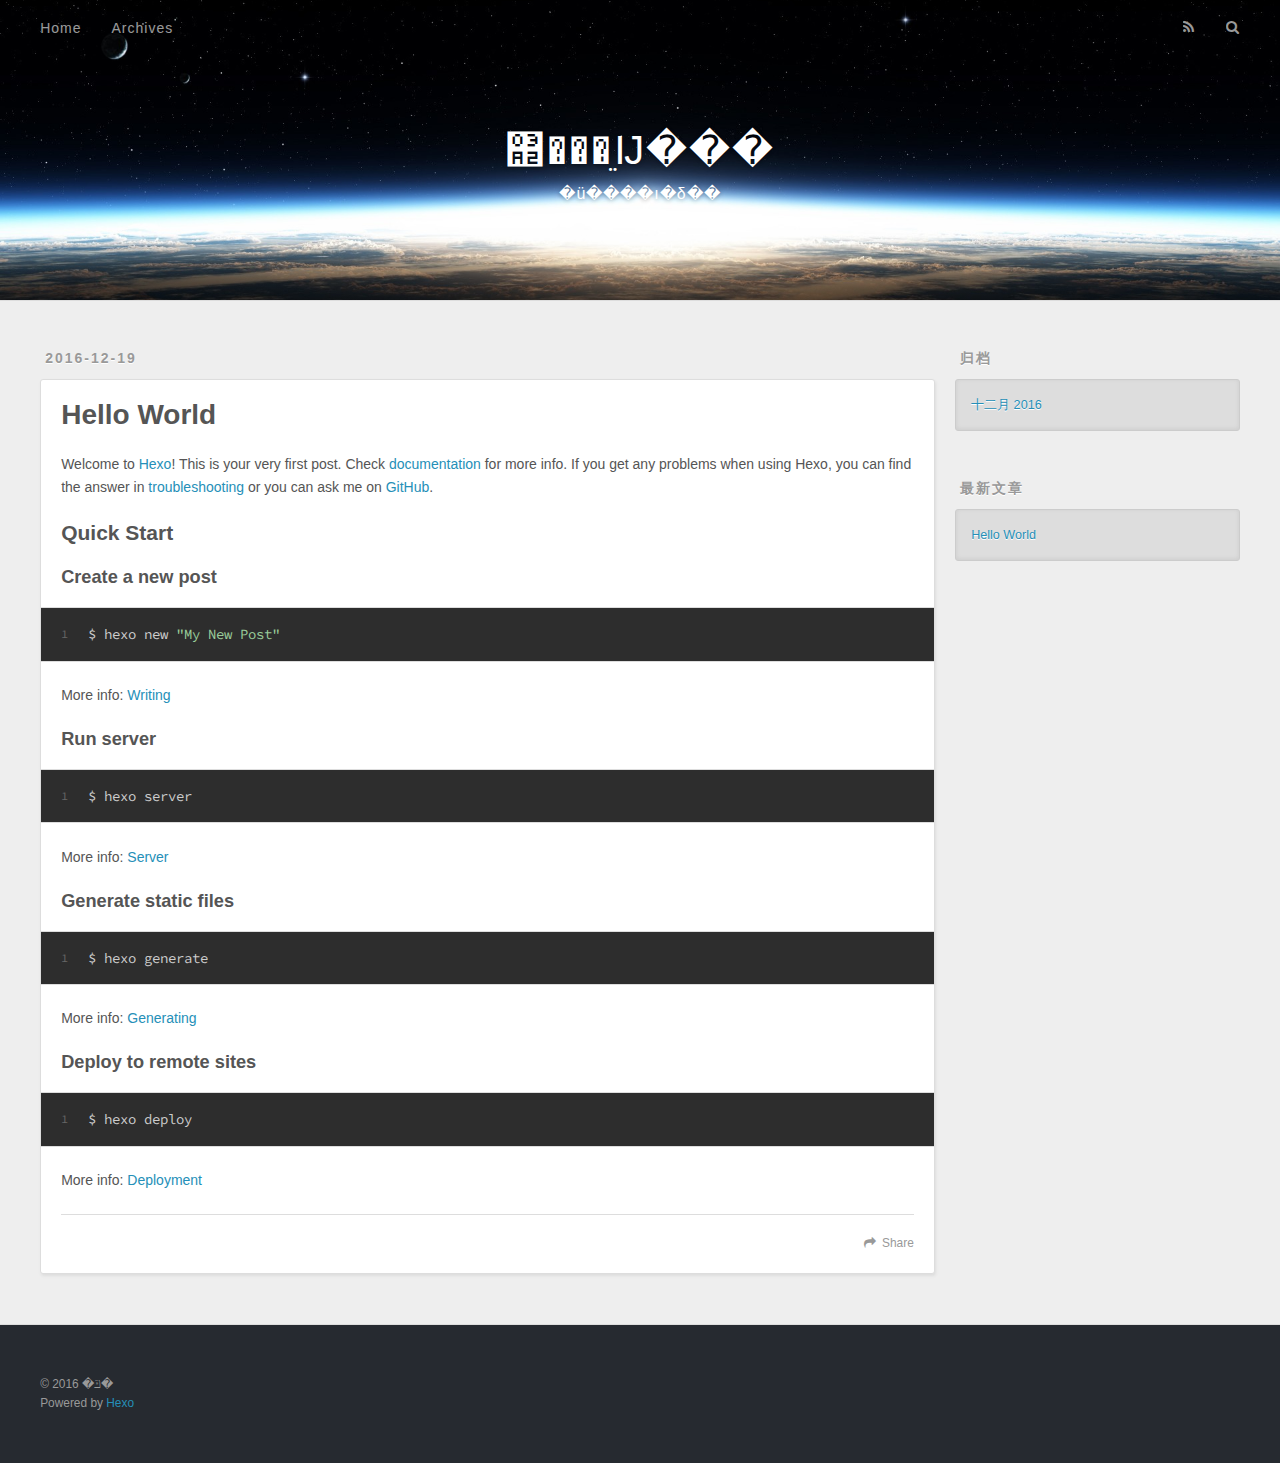
==== index.html @ 4f128527 "Site updated: 2016-12-19 12:38:22" ====
<!DOCTYPE html>
<html>
<head>
  <meta charset="utf-8">
  
  <title>΢���ֵĲ���</title>
  <meta name="viewport" content="width=device-width, initial-scale=1, maximum-scale=1">
  <meta name="description" content="��������">
<meta property="og:type" content="website">
<meta property="og:title" content="΢���ֵĲ���">
<meta property="og:url" content="http://yoursite.com/index.html">
<meta property="og:site_name" content="΢���ֵĲ���">
<meta property="og:description" content="��������">
<meta name="twitter:card" content="summary">
<meta name="twitter:title" content="΢���ֵĲ���">
<meta name="twitter:description" content="��������">
  
    <link rel="alternate" href="/atom.xml" title="΢���ֵĲ���" type="application/atom+xml">
  
  
    <link rel="icon" href="/favicon.png">
  
  
    <link href="//fonts.googleapis.com/css?family=Source+Code+Pro" rel="stylesheet" type="text/css">
  
  <link rel="stylesheet" href="/css/style.css">
  

</head>

<body>
  <div id="container">
    <div id="wrap">
      <header id="header">
  <div id="banner"></div>
  <div id="header-outer" class="outer">
    <div id="header-title" class="inner">
      <h1 id="logo-wrap">
        <a href="/" id="logo">΢���ֵĲ���</a>
      </h1>
      
        <h2 id="subtitle-wrap">
          <a href="/" id="subtitle">�ü����ı�δ��</a>
        </h2>
      
    </div>
    <div id="header-inner" class="inner">
      <nav id="main-nav">
        <a id="main-nav-toggle" class="nav-icon"></a>
        
          <a class="main-nav-link" href="/">Home</a>
        
          <a class="main-nav-link" href="/archives">Archives</a>
        
      </nav>
      <nav id="sub-nav">
        
          <a id="nav-rss-link" class="nav-icon" href="/atom.xml" title="RSS Feed"></a>
        
        <a id="nav-search-btn" class="nav-icon" title="搜索"></a>
      </nav>
      <div id="search-form-wrap">
        <form action="//google.com/search" method="get" accept-charset="UTF-8" class="search-form"><input type="search" name="q" results="0" class="search-form-input" placeholder="Search"><button type="submit" class="search-form-submit">&#xF002;</button><input type="hidden" name="sitesearch" value="http://yoursite.com"></form>
      </div>
    </div>
  </div>
</header>
      <div class="outer">
        <section id="main">
  
    <article id="post-hello-world" class="article article-type-post" itemscope itemprop="blogPost">
  <div class="article-meta">
    <a href="/2016/12/19/hello-world/" class="article-date">
  <time datetime="2016-12-19T03:54:16.437Z" itemprop="datePublished">2016-12-19</time>
</a>
    
  </div>
  <div class="article-inner">
    
    
      <header class="article-header">
        
  
    <h1 itemprop="name">
      <a class="article-title" href="/2016/12/19/hello-world/">Hello World</a>
    </h1>
  

      </header>
    
    <div class="article-entry" itemprop="articleBody">
      
        <p>Welcome to <a href="https://hexo.io/" target="_blank" rel="external">Hexo</a>! This is your very first post. Check <a href="https://hexo.io/docs/" target="_blank" rel="external">documentation</a> for more info. If you get any problems when using Hexo, you can find the answer in <a href="https://hexo.io/docs/troubleshooting.html" target="_blank" rel="external">troubleshooting</a> or you can ask me on <a href="https://github.com/hexojs/hexo/issues" target="_blank" rel="external">GitHub</a>.</p>
<h2 id="Quick-Start"><a href="#Quick-Start" class="headerlink" title="Quick Start"></a>Quick Start</h2><h3 id="Create-a-new-post"><a href="#Create-a-new-post" class="headerlink" title="Create a new post"></a>Create a new post</h3><figure class="highlight bash"><table><tr><td class="gutter"><pre><div class="line">1</div></pre></td><td class="code"><pre><div class="line">$ hexo new <span class="string">"My New Post"</span></div></pre></td></tr></table></figure>
<p>More info: <a href="https://hexo.io/docs/writing.html" target="_blank" rel="external">Writing</a></p>
<h3 id="Run-server"><a href="#Run-server" class="headerlink" title="Run server"></a>Run server</h3><figure class="highlight bash"><table><tr><td class="gutter"><pre><div class="line">1</div></pre></td><td class="code"><pre><div class="line">$ hexo server</div></pre></td></tr></table></figure>
<p>More info: <a href="https://hexo.io/docs/server.html" target="_blank" rel="external">Server</a></p>
<h3 id="Generate-static-files"><a href="#Generate-static-files" class="headerlink" title="Generate static files"></a>Generate static files</h3><figure class="highlight bash"><table><tr><td class="gutter"><pre><div class="line">1</div></pre></td><td class="code"><pre><div class="line">$ hexo generate</div></pre></td></tr></table></figure>
<p>More info: <a href="https://hexo.io/docs/generating.html" target="_blank" rel="external">Generating</a></p>
<h3 id="Deploy-to-remote-sites"><a href="#Deploy-to-remote-sites" class="headerlink" title="Deploy to remote sites"></a>Deploy to remote sites</h3><figure class="highlight bash"><table><tr><td class="gutter"><pre><div class="line">1</div></pre></td><td class="code"><pre><div class="line">$ hexo deploy</div></pre></td></tr></table></figure>
<p>More info: <a href="https://hexo.io/docs/deployment.html" target="_blank" rel="external">Deployment</a></p>

      
    </div>
    <footer class="article-footer">
      <a data-url="http://yoursite.com/2016/12/19/hello-world/" data-id="ciwvlc1v90000j8nqn97dzy9g" class="article-share-link">Share</a>
      
      
    </footer>
  </div>
  
</article>


  

</section>
        
          <aside id="sidebar">
  
    

  
    

  
    
  
    
  <div class="widget-wrap">
    <h3 class="widget-title">归档</h3>
    <div class="widget">
      <ul class="archive-list"><li class="archive-list-item"><a class="archive-list-link" href="/archives/2016/12/">十二月 2016</a></li></ul>
    </div>
  </div>


  
    
  <div class="widget-wrap">
    <h3 class="widget-title">最新文章</h3>
    <div class="widget">
      <ul>
        
          <li>
            <a href="/2016/12/19/hello-world/">Hello World</a>
          </li>
        
      </ul>
    </div>
  </div>

  
</aside>
        
      </div>
      <footer id="footer">
  
  <div class="outer">
    <div id="footer-info" class="inner">
      &copy; 2016 �ݿ�<br>
      Powered by <a href="http://hexo.io/" target="_blank">Hexo</a>
    </div>
  </div>
</footer>
    </div>
    <nav id="mobile-nav">
  
    <a href="/" class="mobile-nav-link">Home</a>
  
    <a href="/archives" class="mobile-nav-link">Archives</a>
  
</nav>
    

<script src="//ajax.googleapis.com/ajax/libs/jquery/2.0.3/jquery.min.js"></script>


  <link rel="stylesheet" href="/fancybox/jquery.fancybox.css">
  <script src="/fancybox/jquery.fancybox.pack.js"></script>


<script src="/js/script.js"></script>

  </div>
</body>
</html>
---- css/style.css ----
body {
  width: 100%;
}
body:before,
body:after {
  content: "";
  display: table;
}
body:after {
  clear: both;
}
html,
body,
div,
span,
applet,
object,
iframe,
h1,
h2,
h3,
h4,
h5,
h6,
p,
blockquote,
pre,
a,
abbr,
acronym,
address,
big,
cite,
code,
del,
dfn,
em,
img,
ins,
kbd,
q,
s,
samp,
small,
strike,
strong,
sub,
sup,
tt,
var,
dl,
dt,
dd,
ol,
ul,
li,
fieldset,
form,
label,
legend,
table,
caption,
tbody,
tfoot,
thead,
tr,
th,
td {
  margin: 0;
  padding: 0;
  border: 0;
  outline: 0;
  font-weight: inherit;
  font-style: inherit;
  font-family: inherit;
  font-size: 100%;
  vertical-align: baseline;
}
body {
  line-height: 1;
  color: #000;
  background: #fff;
}
ol,
ul {
  list-style: none;
}
table {
  border-collapse: separate;
  border-spacing: 0;
  vertical-align: middle;
}
caption,
th,
td {
  text-align: left;
  font-weight: normal;
  vertical-align: middle;
}
a img {
  border: none;
}
input,
button {
  margin: 0;
  padding: 0;
}
input::-moz-focus-inner,
button::-moz-focus-inner {
  border: 0;
  padding: 0;
}
@font-face {
  font-family: FontAwesome;
  font-style: normal;
  font-weight: normal;
  src: url("fonts/fontawesome-webfont.eot?v=#4.0.3");
  src: url("fonts/fontawesome-webfont.eot?#iefix&v=#4.0.3") format("embedded-opentype"), url("fonts/fontawesome-webfont.woff?v=#4.0.3") format("woff"), url("fonts/fontawesome-webfont.ttf?v=#4.0.3") format("truetype"), url("fonts/fontawesome-webfont.svg#fontawesomeregular?v=#4.0.3") format("svg");
}
html,
body,
#container {
  height: 100%;
}
body {
  background: #eee;
  font: 14px "Helvetica Neue", Helvetica, Arial, sans-serif;
  -webkit-text-size-adjust: 100%;
}
.outer {
  max-width: 1220px;
  margin: 0 auto;
  padding: 0 20px;
}
.outer:before,
.outer:after {
  content: "";
  display: table;
}
.outer:after {
  clear: both;
}
.inner {
  display: inline;
  float: left;
  width: 98.33333333333333%;
  margin: 0 0.833333333333333%;
}
.left,
.alignleft {
  float: left;
}
.right,
.alignright {
  float: right;
}
.clear {
  clear: both;
}
#container {
  position: relative;
}
.mobile-nav-on {
  overflow: hidden;
}
#wrap {
  height: 100%;
  width: 100%;
  position: absolute;
  top: 0;
  left: 0;
  -webkit-transition: 0.2s ease-out;
  -moz-transition: 0.2s ease-out;
  -ms-transition: 0.2s ease-out;
  transition: 0.2s ease-out;
  z-index: 1;
  background: #eee;
}
.mobile-nav-on #wrap {
  left: 280px;
}
@media screen and (min-width: 768px) {
  #main {
    display: inline;
    float: left;
    width: 73.33333333333333%;
    margin: 0 0.833333333333333%;
  }
}
.article-date,
.article-category-link,
.archive-year,
.widget-title {
  text-decoration: none;
  text-transform: uppercase;
  letter-spacing: 2px;
  color: #999;
  margin-bottom: 1em;
  margin-left: 5px;
  line-height: 1em;
  text-shadow: 0 1px #fff;
  font-weight: bold;
}
.article-inner,
.archive-article-inner {
  background: #fff;
  -webkit-box-shadow: 1px 2px 3px #ddd;
  box-shadow: 1px 2px 3px #ddd;
  border: 1px solid #ddd;
  border-radius: 3px;
}
.article-entry h1,
.widget h1 {
  font-size: 2em;
}
.article-entry h2,
.widget h2 {
  font-size: 1.5em;
}
.article-entry h3,
.widget h3 {
  font-size: 1.3em;
}
.article-entry h4,
.widget h4 {
  font-size: 1.2em;
}
.article-entry h5,
.widget h5 {
  font-size: 1em;
}
.article-entry h6,
.widget h6 {
  font-size: 1em;
  color: #999;
}
.article-entry hr,
.widget hr {
  border: 1px dashed #ddd;
}
.article-entry strong,
.widget strong {
  font-weight: bold;
}
.article-entry em,
.widget em,
.article-entry cite,
.widget cite {
  font-style: italic;
}
.article-entry sup,
.widget sup,
.article-entry sub,
.widget sub {
  font-size: 0.75em;
  line-height: 0;
  position: relative;
  vertical-align: baseline;
}
.article-entry sup,
.widget sup {
  top: -0.5em;
}
.article-entry sub,
.widget sub {
  bottom: -0.2em;
}
.article-entry small,
.widget small {
  font-size: 0.85em;
}
.article-entry acronym,
.widget acronym,
.article-entry abbr,
.widget abbr {
  border-bottom: 1px dotted;
}
.article-entry ul,
.widget ul,
.article-entry ol,
.widget ol,
.article-entry dl,
.widget dl {
  margin: 0 20px;
  line-height: 1.6em;
}
.article-entry ul ul,
.widget ul ul,
.article-entry ol ul,
.widget ol ul,
.article-entry ul ol,
.widget ul ol,
.article-entry ol ol,
.widget ol ol {
  margin-top: 0;
  margin-bottom: 0;
}
.article-entry ul,
.widget ul {
  list-style: disc;
}
.article-entry ol,
.widget ol {
  list-style: decimal;
}
.article-entry dt,
.widget dt {
  font-weight: bold;
}
#header {
  height: 300px;
  position: relative;
  border-bottom: 1px solid #ddd;
}
#header:before,
#header:after {
  content: "";
  position: absolute;
  left: 0;
  right: 0;
  height: 40px;
}
#header:before {
  top: 0;
  background: -webkit-linear-gradient(rgba(0,0,0,0.2), transparent);
  background: -moz-linear-gradient(rgba(0,0,0,0.2), transparent);
  background: -ms-linear-gradient(rgba(0,0,0,0.2), transparent);
  background: linear-gradient(rgba(0,0,0,0.2), transparent);
}
#header:after {
  bottom: 0;
  background: -webkit-linear-gradient(transparent, rgba(0,0,0,0.2));
  background: -moz-linear-gradient(transparent, rgba(0,0,0,0.2));
  background: -ms-linear-gradient(transparent, rgba(0,0,0,0.2));
  background: linear-gradient(transparent, rgba(0,0,0,0.2));
}
#header-outer {
  height: 100%;
  position: relative;
}
#header-inner {
  position: relative;
  overflow: hidden;
}
#banner {
  position: absolute;
  top: 0;
  left: 0;
  width: 100%;
  height: 100%;
  background: url("images/banner.jpg") center #000;
  -webkit-background-size: cover;
  -moz-background-size: cover;
  background-size: cover;
  z-index: -1;
}
#header-title {
  text-align: center;
  height: 40px;
  position: absolute;
  top: 50%;
  left: 0;
  margin-top: -20px;
}
#logo,
#subtitle {
  text-decoration: none;
  color: #fff;
  font-weight: 300;
  text-shadow: 0 1px 4px rgba(0,0,0,0.3);
}
#logo {
  font-size: 40px;
  line-height: 40px;
  letter-spacing: 2px;
}
#subtitle {
  font-size: 16px;
  line-height: 16px;
  letter-spacing: 1px;
}
#subtitle-wrap {
  margin-top: 16px;
}
#main-nav {
  float: left;
  margin-left: -15px;
}
.nav-icon,
.main-nav-link {
  float: left;
  color: #fff;
  opacity: 0.6;
  text-decoration: none;
  text-shadow: 0 1px rgba(0,0,0,0.2);
  -webkit-transition: opacity 0.2s;
  -moz-transition: opacity 0.2s;
  -ms-transition: opacity 0.2s;
  transition: opacity 0.2s;
  display: block;
  padding: 20px 15px;
}
.nav-icon:hover,
.main-nav-link:hover {
  opacity: 1;
}
.nav-icon {
  font-family: FontAwesome;
  text-align: center;
  font-size: 14px;
  width: 14px;
  height: 14px;
  padding: 20px 15px;
  position: relative;
  cursor: pointer;
}
.main-nav-link {
  font-weight: 300;
  letter-spacing: 1px;
}
@media screen and (max-width: 479px) {
  .main-nav-link {
    display: none;
  }
}
#main-nav-toggle {
  display: none;
}
#main-nav-toggle:before {
  content: "\f0c9";
}
@media screen and (max-width: 479px) {
  #main-nav-toggle {
    display: block;
  }
}
#sub-nav {
  float: right;
  margin-right: -15px;
}
#nav-rss-link:before {
  content: "\f09e";
}
#nav-search-btn:before {
  content: "\f002";
}
#search-form-wrap {
  position: absolute;
  top: 15px;
  width: 150px;
  height: 30px;
  right: -150px;
  opacity: 0;
  -webkit-transition: 0.2s ease-out;
  -moz-transition: 0.2s ease-out;
  -ms-transition: 0.2s ease-out;
  transition: 0.2s ease-out;
}
#search-form-wrap.on {
  opacity: 1;
  right: 0;
}
@media screen and (max-width: 479px) {
  #search-form-wrap {
    width: 100%;
    right: -100%;
  }
}
.search-form {
  position: absolute;
  top: 0;
  left: 0;
  right: 0;
  background: #fff;
  padding: 5px 15px;
  border-radius: 15px;
  -webkit-box-shadow: 0 0 10px rgba(0,0,0,0.3);
  box-shadow: 0 0 10px rgba(0,0,0,0.3);
}
.search-form-input {
  border: none;
  background: none;
  color: #555;
  width: 100%;
  font: 13px "Helvetica Neue", Helvetica, Arial, sans-serif;
  outline: none;
}
.search-form-input::-webkit-search-results-decoration,
.search-form-input::-webkit-search-cancel-button {
  -webkit-appearance: none;
}
.search-form-submit {
  position: absolute;
  top: 50%;
  right: 10px;
  margin-top: -7px;
  font: 13px FontAwesome;
  border: none;
  background: none;
  color: #bbb;
  cursor: pointer;
}
.search-form-submit:hover,
.search-form-submit:focus {
  color: #777;
}
.article {
  margin: 50px 0;
}
.article-inner {
  overflow: hidden;
}
.article-meta:before,
.article-meta:after {
  content: "";
  display: table;
}
.article-meta:after {
  clear: both;
}
.article-date {
  float: left;
}
.article-category {
  float: left;
  line-height: 1em;
  color: #ccc;
  text-shadow: 0 1px #fff;
  margin-left: 8px;
}
.article-category:before {
  content: "\2022";
}
.article-category-link {
  margin: 0 12px 1em;
}
.article-header {
  padding: 20px 20px 0;
}
.article-title {
  text-decoration: none;
  font-size: 2em;
  font-weight: bold;
  color: #555;
  line-height: 1.1em;
  -webkit-transition: color 0.2s;
  -moz-transition: color 0.2s;
  -ms-transition: color 0.2s;
  transition: color 0.2s;
}
a.article-title:hover {
  color: #258fb8;
}
.article-entry {
  color: #555;
  padding: 0 20px;
}
.article-entry:before,
.article-entry:after {
  content: "";
  display: table;
}
.article-entry:after {
  clear: both;
}
.article-entry p,
.article-entry table {
  line-height: 1.6em;
  margin: 1.6em 0;
}
.article-entry h1,
.article-entry h2,
.article-entry h3,
.article-entry h4,
.article-entry h5,
.article-entry h6 {
  font-weight: bold;
}
.article-entry h1,
.article-entry h2,
.article-entry h3,
.article-entry h4,
.article-entry h5,
.article-entry h6 {
  line-height: 1.1em;
  margin: 1.1em 0;
}
.article-entry a {
  color: #258fb8;
  text-decoration: none;
}
.article-entry a:hover {
  text-decoration: underline;
}
.article-entry ul,
.article-entry ol,
.article-entry dl {
  margin-top: 1.6em;
  margin-bottom: 1.6em;
}
.article-entry img,
.article-entry video {
  max-width: 100%;
  height: auto;
  display: block;
  margin: auto;
}
.article-entry iframe {
  border: none;
}
.article-entry table {
  width: 100%;
  border-collapse: collapse;
  border-spacing: 0;
}
.article-entry th {
  font-weight: bold;
  border-bottom: 3px solid #ddd;
  padding-bottom: 0.5em;
}
.article-entry td {
  border-bottom: 1px solid #ddd;
  padding: 10px 0;
}
.article-entry blockquote {
  font-family: Georgia, "Times New Roman", serif;
  font-size: 1.4em;
  margin: 1.6em 20px;
  text-align: center;
}
.article-entry blockquote footer {
  font-size: 14px;
  margin: 1.6em 0;
  font-family: "Helvetica Neue", Helvetica, Arial, sans-serif;
}
.article-entry blockquote footer cite:before {
  content: "—";
  padding: 0 0.5em;
}
.article-entry .pullquote {
  text-align: left;
  width: 45%;
  margin: 0;
}
.article-entry .pullquote.left {
  margin-left: 0.5em;
  margin-right: 1em;
}
.article-entry .pullquote.right {
  margin-right: 0.5em;
  margin-left: 1em;
}
.article-entry .caption {
  color: #999;
  display: block;
  font-size: 0.9em;
  margin-top: 0.5em;
  position: relative;
  text-align: center;
}
.article-entry .video-container {
  position: relative;
  padding-top: 56.25%;
  height: 0;
  overflow: hidden;
}
.article-entry .video-container iframe,
.article-entry .video-container object,
.article-entry .video-container embed {
  position: absolute;
  top: 0;
  left: 0;
  width: 100%;
  height: 100%;
  margin-top: 0;
}
.article-more-link a {
  display: inline-block;
  line-height: 1em;
  padding: 6px 15px;
  border-radius: 15px;
  background: #eee;
  color: #999;
  text-shadow: 0 1px #fff;
  text-decoration: none;
}
.article-more-link a:hover {
  background: #258fb8;
  color: #fff;
  text-decoration: none;
  text-shadow: 0 1px #1e7293;
}
.article-footer {
  font-size: 0.85em;
  line-height: 1.6em;
  border-top: 1px solid #ddd;
  padding-top: 1.6em;
  margin: 0 20px 20px;
}
.article-footer:before,
.article-footer:after {
  content: "";
  display: table;
}
.article-footer:after {
  clear: both;
}
.article-footer a {
  color: #999;
  text-decoration: none;
}
.article-footer a:hover {
  color: #555;
}
.article-tag-list-item {
  float: left;
  margin-right: 10px;
}
.article-tag-list-link:before {
  content: "#";
}
.article-comment-link {
  float: right;
}
.article-comment-link:before {
  content: "\f075";
  font-family: FontAwesome;
  padding-right: 8px;
}
.article-share-link {
  cursor: pointer;
  float: right;
  margin-left: 20px;
}
.article-share-link:before {
  content: "\f064";
  font-family: FontAwesome;
  padding-right: 6px;
}
#article-nav {
  position: relative;
}
#article-nav:before,
#article-nav:after {
  content: "";
  display: table;
}
#article-nav:after {
  clear: both;
}
@media screen and (min-width: 768px) {
  #article-nav {
    margin: 50px 0;
  }
  #article-nav:before {
    width: 8px;
    height: 8px;
    position: absolute;
    top: 50%;
    left: 50%;
    margin-top: -4px;
    margin-left: -4px;
    content: "";
    border-radius: 50%;
    background: #ddd;
    -webkit-box-shadow: 0 1px 2px #fff;
    box-shadow: 0 1px 2px #fff;
  }
}
.article-nav-link-wrap {
  text-decoration: none;
  text-shadow: 0 1px #fff;
  color: #999;
  -webkit-box-sizing: border-box;
  -moz-box-sizing: border-box;
  box-sizing: border-box;
  margin-top: 50px;
  text-align: center;
  display: block;
}
.article-nav-link-wrap:hover {
  color: #555;
}
@media screen and (min-width: 768px) {
  .article-nav-link-wrap {
    width: 50%;
    margin-top: 0;
  }
}
@media screen and (min-width: 768px) {
  #article-nav-newer {
    float: left;
    text-align: right;
    padding-right: 20px;
  }
}
@media screen and (min-width: 768px) {
  #article-nav-older {
    float: right;
    text-align: left;
    padding-left: 20px;
  }
}
.article-nav-caption {
  text-transform: uppercase;
  letter-spacing: 2px;
  color: #ddd;
  line-height: 1em;
  font-weight: bold;
}
#article-nav-newer .article-nav-caption {
  margin-right: -2px;
}
.article-nav-title {
  font-size: 0.85em;
  line-height: 1.6em;
  margin-top: 0.5em;
}
.article-share-box {
  position: absolute;
  display: none;
  background: #fff;
  -webkit-box-shadow: 1px 2px 10px rgba(0,0,0,0.2);
  box-shadow: 1px 2px 10px rgba(0,0,0,0.2);
  border-radius: 3px;
  margin-left: -145px;
  overflow: hidden;
  z-index: 1;
}
.article-share-box.on {
  display: block;
}
.article-share-input {
  width: 100%;
  background: none;
  -webkit-box-sizing: border-box;
  -moz-box-sizing: border-box;
  box-sizing: border-box;
  font: 14px "Helvetica Neue", Helvetica, Arial, sans-serif;
  padding: 0 15px;
  color: #555;
  outline: none;
  border: 1px solid #ddd;
  border-radius: 3px 3px 0 0;
  height: 36px;
  line-height: 36px;
}
.article-share-links {
  background: #eee;
}
.article-share-links:before,
.article-share-links:after {
  content: "";
  display: table;
}
.article-share-links:after {
  clear: both;
}
.article-share-twitter,
.article-share-facebook,
.article-share-pinterest,
.article-share-google {
  width: 50px;
  height: 36px;
  display: block;
  float: left;
  position: relative;
  color: #999;
  text-shadow: 0 1px #fff;
}
.article-share-twitter:before,
.article-share-facebook:before,
.article-share-pinterest:before,
.article-share-google:before {
  font-size: 20px;
  font-family: FontAwesome;
  width: 20px;
  height: 20px;
  position: absolute;
  top: 50%;
  left: 50%;
  margin-top: -10px;
  margin-left: -10px;
  text-align: center;
}
.article-share-twitter:hover,
.article-share-facebook:hover,
.article-share-pinterest:hover,
.article-share-google:hover {
  color: #fff;
}
.article-share-twitter:before {
  content: "\f099";
}
.article-share-twitter:hover {
  background: #00aced;
  text-shadow: 0 1px #008abe;
}
.article-share-facebook:before {
  content: "\f09a";
}
.article-share-facebook:hover {
  background: #3b5998;
  text-shadow: 0 1px #2f477a;
}
.article-share-pinterest:before {
  content: "\f0d2";
}
.article-share-pinterest:hover {
  background: #cb2027;
  text-shadow: 0 1px #a21a1f;
}
.article-share-google:before {
  content: "\f0d5";
}
.article-share-google:hover {
  background: #dd4b39;
  text-shadow: 0 1px #be3221;
}
.article-gallery {
  background: #000;
  position: relative;
}
.article-gallery-photos {
  position: relative;
  overflow: hidden;
}
.article-gallery-img {
  display: none;
  max-width: 100%;
}
.article-gallery-img:first-child {
  display: block;
}
.article-gallery-img.loaded {
  position: absolute;
  display: block;
}
.article-gallery-img img {
  display: block;
  max-width: 100%;
  margin: 0 auto;
}
#comments {
  background: #fff;
  -webkit-box-shadow: 1px 2px 3px #ddd;
  box-shadow: 1px 2px 3px #ddd;
  padding: 20px;
  border: 1px solid #ddd;
  border-radius: 3px;
  margin: 50px 0;
}
#comments a {
  color: #258fb8;
}
.archives-wrap {
  margin: 50px 0;
}
.archives:before,
.archives:after {
  content: "";
  display: table;
}
.archives:after {
  clear: both;
}
.archive-year-wrap {
  margin-bottom: 1em;
}
.archives {
  -webkit-column-gap: 10px;
  -moz-column-gap: 10px;
  column-gap: 10px;
}
@media screen and (min-width: 480px) and (max-width: 767px) {
  .archives {
    -webkit-column-count: 2;
    -moz-column-count: 2;
    column-count: 2;
  }
}
@media screen and (min-width: 768px) {
  .archives {
    -webkit-column-count: 3;
    -moz-column-count: 3;
    column-count: 3;
  }
}
.archive-article {
  -webkit-column-break-inside: avoid;
  page-break-inside: avoid;
  overflow: hidden;
  break-inside: avoid-column;
}
.archive-article-inner {
  padding: 10px;
  margin-bottom: 15px;
}
.archive-article-title {
  text-decoration: none;
  font-weight: bold;
  color: #555;
  -webkit-transition: color 0.2s;
  -moz-transition: color 0.2s;
  -ms-transition: color 0.2s;
  transition: color 0.2s;
  line-height: 1.6em;
}
.archive-article-title:hover {
  color: #258fb8;
}
.archive-article-footer {
  margin-top: 1em;
}
.archive-article-date {
  color: #999;
  text-decoration: none;
  font-size: 0.85em;
  line-height: 1em;
  margin-bottom: 0.5em;
  display: block;
}
#page-nav {
  margin: 50px auto;
  background: #fff;
  -webkit-box-shadow: 1px 2px 3px #ddd;
  box-shadow: 1px 2px 3px #ddd;
  border: 1px solid #ddd;
  border-radius: 3px;
  text-align: center;
  color: #999;
  overflow: hidden;
}
#page-nav:before,
#page-nav:after {
  content: "";
  display: table;
}
#page-nav:after {
  clear: both;
}
#page-nav a,
#page-nav span {
  padding: 10px 20px;
  line-height: 1;
  height: 2ex;
}
#page-nav a {
  color: #999;
  text-decoration: none;
}
#page-nav a:hover {
  background: #999;
  color: #fff;
}
#page-nav .prev {
  float: left;
}
#page-nav .next {
  float: right;
}
#page-nav .page-number {
  display: inline-block;
}
@media screen and (max-width: 479px) {
  #page-nav .page-number {
    display: none;
  }
}
#page-nav .current {
  color: #555;
  font-weight: bold;
}
#page-nav .space {
  color: #ddd;
}
#footer {
  background: #262a30;
  padding: 50px 0;
  border-top: 1px solid #ddd;
  color: #999;
}
#footer a {
  color: #258fb8;
  text-decoration: none;
}
#footer a:hover {
  text-decoration: underline;
}
#footer-info {
  line-height: 1.6em;
  font-size: 0.85em;
}
.article-entry pre,
.article-entry .highlight {
  background: #2d2d2d;
  margin: 0 -20px;
  padding: 15px 20px;
  border-style: solid;
  border-color: #ddd;
  border-width: 1px 0;
  overflow: auto;
  color: #ccc;
  line-height: 22.400000000000002px;
}
.article-entry .highlight .gutter pre,
.article-entry .gist .gist-file .gist-data .line-numbers {
  color: #666;
  font-size: 0.85em;
}
.article-entry pre,
.article-entry code {
  font-family: "Source Code Pro", Consolas, Monaco, Menlo, Consolas, monospace;
}
.article-entry code {
  background: #eee;
  text-shadow: 0 1px #fff;
  padding: 0 0.3em;
}
.article-entry pre code {
  background: none;
  text-shadow: none;
  padding: 0;
}
.article-entry .highlight pre {
  border: none;
  margin: 0;
  padding: 0;
}
.article-entry .highlight table {
  margin: 0;
  width: auto;
}
.article-entry .highlight td {
  border: none;
  padding: 0;
}
.article-entry .highlight figcaption {
  font-size: 0.85em;
  color: #999;
  line-height: 1em;
  margin-bottom: 1em;
}
.article-entry .highlight figcaption:before,
.article-entry .highlight figcaption:after {
  content: "";
  display: table;
}
.article-entry .highlight figcaption:after {
  clear: both;
}
.article-entry .highlight figcaption a {
  float: right;
}
.article-entry .highlight .gutter pre {
  text-align: right;
  padding-right: 20px;
}
.article-entry .highlight .line {
  height: 22.400000000000002px;
}
.article-entry .highlight .line.marked {
  background: #515151;
}
.article-entry .gist {
  margin: 0 -20px;
  border-style: solid;
  border-color: #ddd;
  border-width: 1px 0;
  background: #2d2d2d;
  padding: 15px 20px 15px 0;
}
.article-entry .gist .gist-file {
  border: none;
  font-family: "Source Code Pro", Consolas, Monaco, Menlo, Consolas, monospace;
  margin: 0;
}
.article-entry .gist .gist-file .gist-data {
  background: none;
  border: none;
}
.article-entry .gist .gist-file .gist-data .line-numbers {
  background: none;
  border: none;
  padding: 0 20px 0 0;
}
.article-entry .gist .gist-file .gist-data .line-data {
  padding: 0 !important;
}
.article-entry .gist .gist-file .highlight {
  margin: 0;
  padding: 0;
  border: none;
}
.article-entry .gist .gist-file .gist-meta {
  background: #2d2d2d;
  color: #999;
  font: 0.85em "Helvetica Neue", Helvetica, Arial, sans-serif;
  text-shadow: 0 0;
  padding: 0;
  margin-top: 1em;
  margin-left: 20px;
}
.article-entry .gist .gist-file .gist-meta a {
  color: #258fb8;
  font-weight: normal;
}
.article-entry .gist .gist-file .gist-meta a:hover {
  text-decoration: underline;
}
pre .comment,
pre .title {
  color: #999;
}
pre .variable,
pre .attribute,
pre .tag,
pre .regexp,
pre .ruby .constant,
pre .xml .tag .title,
pre .xml .pi,
pre .xml .doctype,
pre .html .doctype,
pre .css .id,
pre .css .class,
pre .css .pseudo {
  color: #f2777a;
}
pre .number,
pre .preprocessor,
pre .built_in,
pre .literal,
pre .params,
pre .constant {
  color: #f99157;
}
pre .class,
pre .ruby .class .title,
pre .css .rules .attribute {
  color: #9c9;
}
pre .string,
pre .value,
pre .inheritance,
pre .header,
pre .ruby .symbol,
pre .xml .cdata {
  color: #9c9;
}
pre .css .hexcolor {
  color: #6cc;
}
pre .function,
pre .python .decorator,
pre .python .title,
pre .ruby .function .title,
pre .ruby .title .keyword,
pre .perl .sub,
pre .javascript .title,
pre .coffeescript .title {
  color: #69c;
}
pre .keyword,
pre .javascript .function {
  color: #c9c;
}
@media screen and (max-width: 479px) {
  #mobile-nav {
    position: absolute;
    top: 0;
    left: 0;
    width: 280px;
    height: 100%;
    background: #191919;
    border-right: 1px solid #fff;
  }
}
@media screen and (max-width: 479px) {
  .mobile-nav-link {
    display: block;
    color: #999;
    text-decoration: none;
    padding: 15px 20px;
    font-weight: bold;
  }
  .mobile-nav-link:hover {
    color: #fff;
  }
}
@media screen and (min-width: 768px) {
  #sidebar {
    display: inline;
    float: left;
    width: 23.333333333333332%;
    margin: 0 0.833333333333333%;
  }
}
.widget-wrap {
  margin: 50px 0;
}
.widget {
  color: #777;
  text-shadow: 0 1px #fff;
  background: #ddd;
  -webkit-box-shadow: 0 -1px 4px #ccc inset;
  box-shadow: 0 -1px 4px #ccc inset;
  border: 1px solid #ccc;
  padding: 15px;
  border-radius: 3px;
}
.widget a {
  color: #258fb8;
  text-decoration: none;
}
.widget a:hover {
  text-decoration: underline;
}
.widget ul ul,
.widget ol ul,
.widget dl ul,
.widget ul ol,
.widget ol ol,
.widget dl ol,
.widget ul dl,
.widget ol dl,
.widget dl dl {
  margin-left: 15px;
  list-style: disc;
}
.widget {
  line-height: 1.6em;
  word-wrap: break-word;
  font-size: 0.9em;
}
.widget ul,
.widget ol {
  list-style: none;
  margin: 0;
}
.widget ul ul,
.widget ol ul,
.widget ul ol,
.widget ol ol {
  margin: 0 20px;
}
.widget ul ul,
.widget ol ul {
  list-style: disc;
}
.widget ul ol,
.widget ol ol {
  list-style: decimal;
}
.category-list-count,
.tag-list-count,
.archive-list-count {
  padding-left: 5px;
  color: #999;
  font-size: 0.85em;
}
.category-list-count:before,
.tag-list-count:before,
.archive-list-count:before {
  content: "(";
}
.category-list-count:after,
.tag-list-count:after,
.archive-list-count:after {
  content: ")";
}
.tagcloud a {
  margin-right: 5px;
  display: inline-block;
}
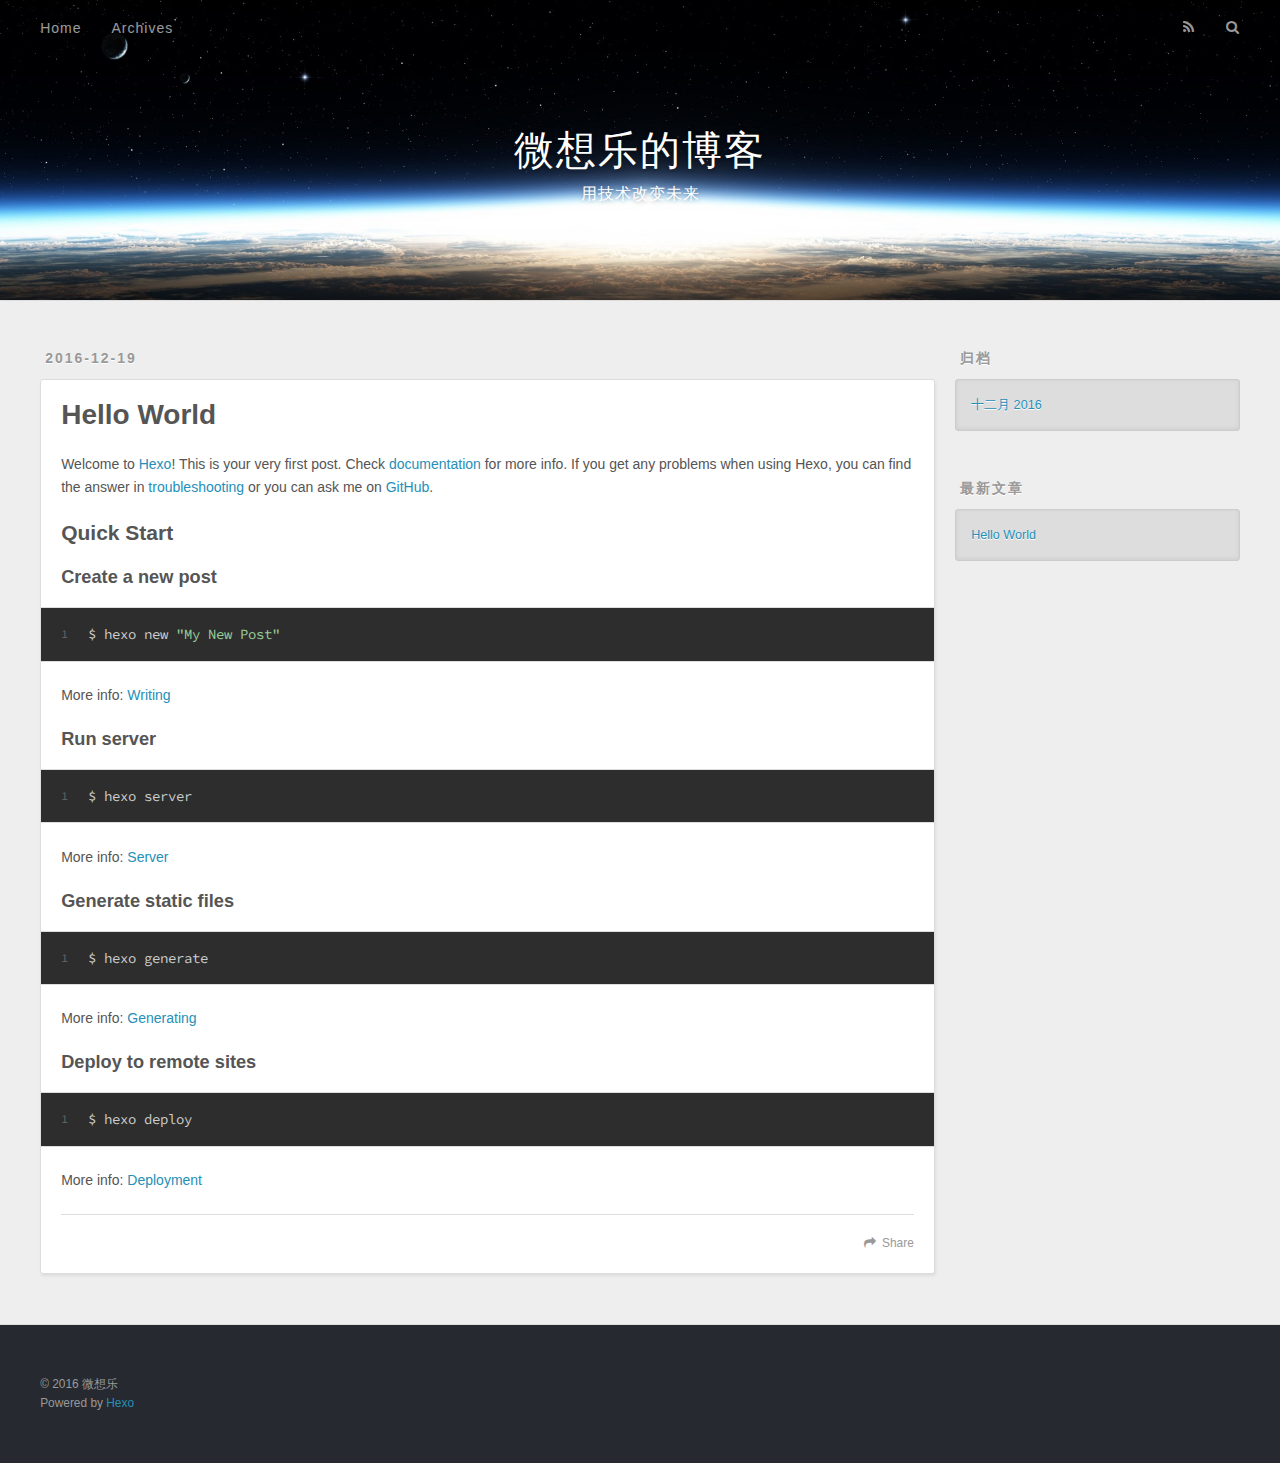
==== commit 3f160292: "Site updated: 2016-12-19 13:22:51" ====
--- a/index.html
+++ b/index.html
@@ -3,19 +3,19 @@
 <head>
   <meta charset="utf-8">
   
-  <title>΢���ֵĲ���</title>
+  <title>微想乐的博客</title>
   <meta name="viewport" content="width=device-width, initial-scale=1, maximum-scale=1">
-  <meta name="description" content="��������">
+  <meta name="description" content="技术博客">
 <meta property="og:type" content="website">
-<meta property="og:title" content="΢���ֵĲ���">
+<meta property="og:title" content="微想乐的博客">
 <meta property="og:url" content="http://yoursite.com/index.html">
-<meta property="og:site_name" content="΢���ֵĲ���">
-<meta property="og:description" content="��������">
+<meta property="og:site_name" content="微想乐的博客">
+<meta property="og:description" content="技术博客">
 <meta name="twitter:card" content="summary">
-<meta name="twitter:title" content="΢���ֵĲ���">
-<meta name="twitter:description" content="��������">
+<meta name="twitter:title" content="微想乐的博客">
+<meta name="twitter:description" content="技术博客">
   
-    <link rel="alternate" href="/atom.xml" title="΢���ֵĲ���" type="application/atom+xml">
+    <link rel="alternate" href="/atom.xml" title="微想乐的博客" type="application/atom+xml">
   
   
     <link rel="icon" href="/favicon.png">
@@ -36,11 +36,11 @@
   <div id="header-outer" class="outer">
     <div id="header-title" class="inner">
       <h1 id="logo-wrap">
-        <a href="/" id="logo">΢���ֵĲ���</a>
+        <a href="/" id="logo">微想乐的博客</a>
       </h1>
       
         <h2 id="subtitle-wrap">
-          <a href="/" id="subtitle">�ü����ı�δ��</a>
+          <a href="/" id="subtitle">用技术改变未来</a>
         </h2>
       
     </div>
@@ -103,7 +103,7 @@
       
     </div>
     <footer class="article-footer">
-      <a data-url="http://yoursite.com/2016/12/19/hello-world/" data-id="ciwvlc1v90000j8nqn97dzy9g" class="article-share-link">Share</a>
+      <a data-url="http://yoursite.com/2016/12/19/hello-world/" data-id="ciwvmtuy40000tgnqa10pb2on" class="article-share-link">Share</a>
       
       
     </footer>
@@ -158,7 +158,7 @@
   
   <div class="outer">
     <div id="footer-info" class="inner">
-      &copy; 2016 �ݿ�<br>
+      &copy; 2016 微想乐<br>
       Powered by <a href="http://hexo.io/" target="_blank">Hexo</a>
     </div>
   </div>
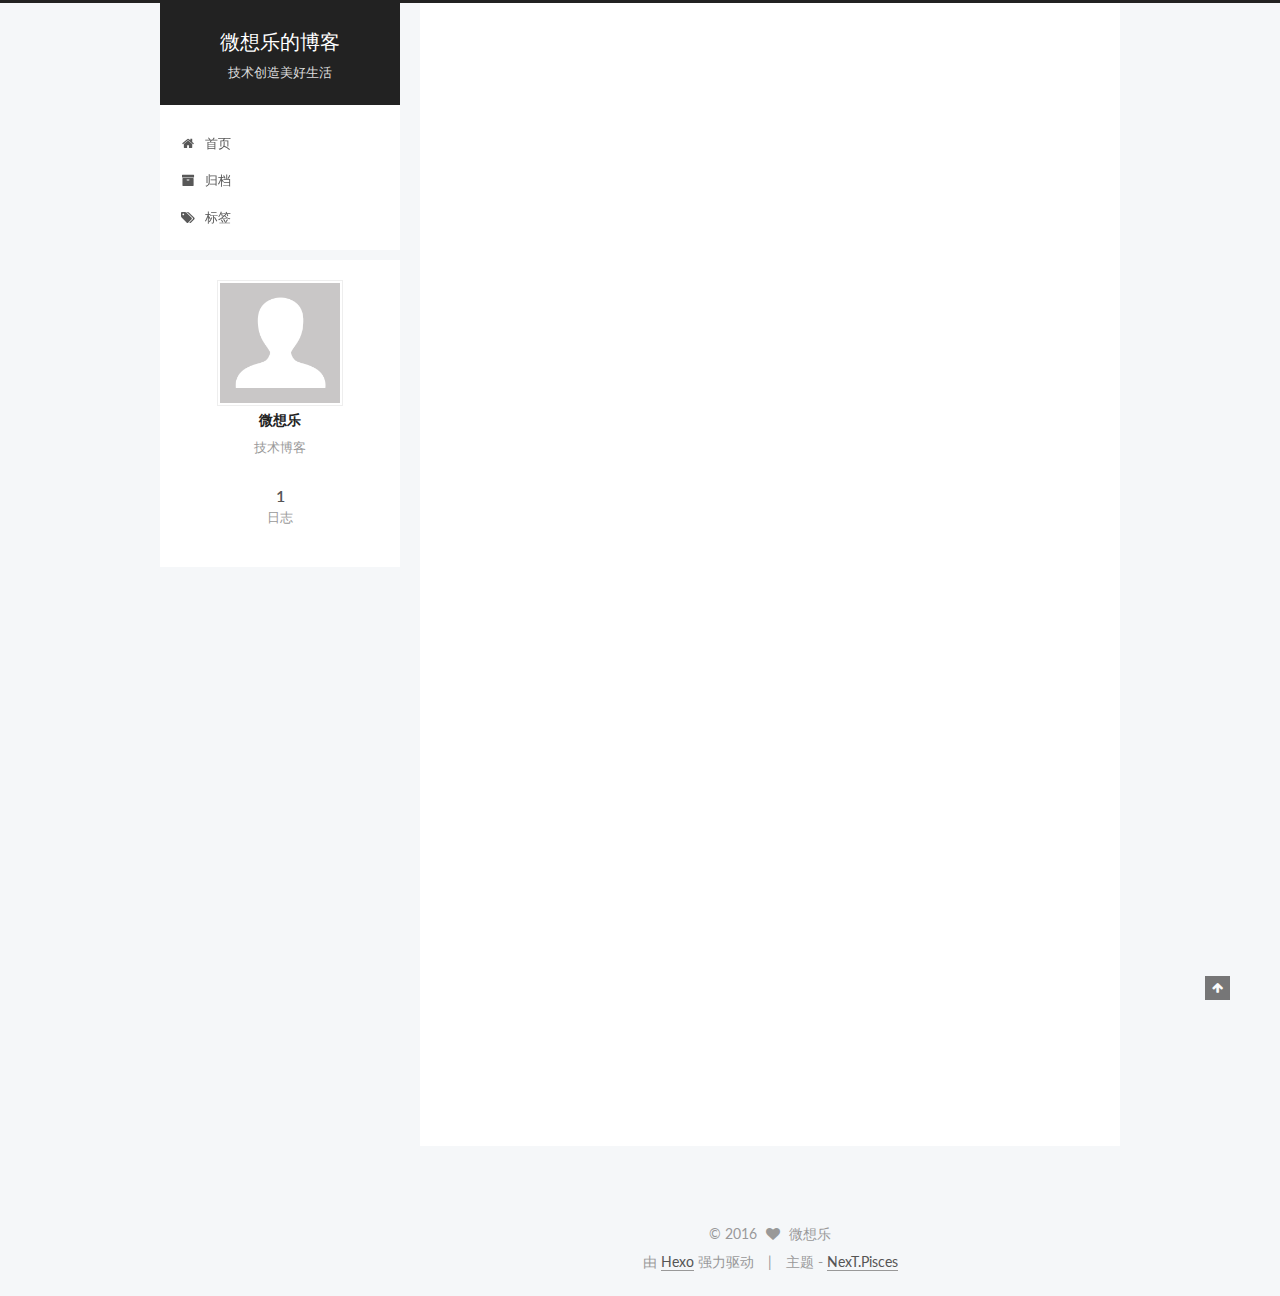
==== commit fe27f622: "Site updated: 2016-12-19 17:22:54" ====
--- a/index.html
+++ b/index.html
@@ -1,11 +1,90 @@
-<!DOCTYPE html>
-<html>
+<!doctype html>
+
+
+
+  
+
+
+<html class="theme-next pisces use-motion">
 <head>
-  <meta charset="utf-8">
-  
-  <title>微想乐的博客</title>
-  <meta name="viewport" content="width=device-width, initial-scale=1, maximum-scale=1">
-  <meta name="description" content="技术博客">
+  <meta charset="UTF-8"/>
+<meta http-equiv="X-UA-Compatible" content="IE=edge,chrome=1" />
+<meta name="viewport" content="width=device-width, initial-scale=1, maximum-scale=1"/>
+
+
+
+<meta http-equiv="Cache-Control" content="no-transform" />
+<meta http-equiv="Cache-Control" content="no-siteapp" />
+
+
+
+
+
+
+
+
+
+
+
+
+  
+  
+  <link href="/vendors/fancybox/source/jquery.fancybox.css?v=2.1.5" rel="stylesheet" type="text/css" />
+
+
+
+
+  
+  
+  
+  
+
+  
+    
+    
+  
+
+  
+
+  
+
+  
+
+  
+
+  
+    
+    
+    <link href="//fonts.googleapis.com/css?family=Lato:300,300italic,400,400italic,700,700italic&subset=latin,latin-ext" rel="stylesheet" type="text/css">
+  
+
+
+
+
+
+
+<link href="/vendors/font-awesome/css/font-awesome.min.css?v=4.4.0" rel="stylesheet" type="text/css" />
+
+<link href="/css/main.css?v=5.0.1" rel="stylesheet" type="text/css" />
+
+
+  <meta name="keywords" content="Hexo, NexT" />
+
+
+
+
+
+
+
+
+  <link rel="shortcut icon" type="image/x-icon" href="/favicon.ico?v=5.0.1" />
+
+
+
+
+
+
+<meta name="description" content="技术博客">
 <meta property="og:type" content="website">
 <meta property="og:title" content="微想乐的博客">
 <meta property="og:url" content="http://yoursite.com/index.html">
@@ -14,83 +93,191 @@
 <meta name="twitter:card" content="summary">
 <meta name="twitter:title" content="微想乐的博客">
 <meta name="twitter:description" content="技术博客">
-  
-    <link rel="alternate" href="/atom.xml" title="微想乐的博客" type="application/atom+xml">
-  
-  
-    <link rel="icon" href="/favicon.png">
-  
-  
-    <link href="//fonts.googleapis.com/css?family=Source+Code+Pro" rel="stylesheet" type="text/css">
-  
-  <link rel="stylesheet" href="/css/style.css">
-  
-
+
+
+
+<script type="text/javascript" id="hexo.configuration">
+  var NexT = window.NexT || {};
+  var CONFIG = {
+    scheme: 'Pisces',
+    sidebar: {"position":"left","display":"post"},
+    fancybox: true,
+    motion: true,
+    duoshuo: {
+      userId: 0,
+      author: '博主'
+    }
+  };
+</script>
+
+  <title> 微想乐的博客 </title>
 </head>
 
-<body>
-  <div id="container">
-    <div id="wrap">
-      <header id="header">
-  <div id="banner"></div>
-  <div id="header-outer" class="outer">
-    <div id="header-title" class="inner">
-      <h1 id="logo-wrap">
-        <a href="/" id="logo">微想乐的博客</a>
-      </h1>
-      
-        <h2 id="subtitle-wrap">
-          <a href="/" id="subtitle">用技术改变未来</a>
-        </h2>
-      
-    </div>
-    <div id="header-inner" class="inner">
-      <nav id="main-nav">
-        <a id="main-nav-toggle" class="nav-icon"></a>
-        
-          <a class="main-nav-link" href="/">Home</a>
-        
-          <a class="main-nav-link" href="/archives">Archives</a>
-        
-      </nav>
-      <nav id="sub-nav">
-        
-          <a id="nav-rss-link" class="nav-icon" href="/atom.xml" title="RSS Feed"></a>
-        
-        <a id="nav-search-btn" class="nav-icon" title="搜索"></a>
-      </nav>
-      <div id="search-form-wrap">
-        <form action="//google.com/search" method="get" accept-charset="UTF-8" class="search-form"><input type="search" name="q" results="0" class="search-form-input" placeholder="Search"><button type="submit" class="search-form-submit">&#xF002;</button><input type="hidden" name="sitesearch" value="http://yoursite.com"></form>
-      </div>
-    </div>
+<body itemscope itemtype="http://schema.org/WebPage" lang="zh-Hans">
+
+  
+
+
+
+
+
+
+
+
+
+
+  
+  
+    
+  
+
+  <div class="container one-collumn sidebar-position-left 
+   page-home 
+ ">
+    <div class="headband"></div>
+
+    <header id="header" class="header" itemscope itemtype="http://schema.org/WPHeader">
+      <div class="header-inner"><div class="site-meta ">
+  
+
+  <div class="custom-logo-site-title">
+    <a href="/"  class="brand" rel="start">
+      <span class="logo-line-before"><i></i></span>
+      <span class="site-title">微想乐的博客</span>
+      <span class="logo-line-after"><i></i></span>
+    </a>
   </div>
-</header>
-      <div class="outer">
-        <section id="main">
-  
-    <article id="post-hello-world" class="article article-type-post" itemscope itemprop="blogPost">
-  <div class="article-meta">
-    <a href="/2016/12/19/hello-world/" class="article-date">
-  <time datetime="2016-12-19T03:54:16.437Z" itemprop="datePublished">2016-12-19</time>
-</a>
-    
-  </div>
-  <div class="article-inner">
-    
-    
-      <header class="article-header">
-        
-  
-    <h1 itemprop="name">
-      <a class="article-title" href="/2016/12/19/hello-world/">Hello World</a>
-    </h1>
-  
-
+  <p class="site-subtitle">技术创造美好生活</p>
+</div>
+
+<div class="site-nav-toggle">
+  <button>
+    <span class="btn-bar"></span>
+    <span class="btn-bar"></span>
+    <span class="btn-bar"></span>
+  </button>
+</div>
+
+<nav class="site-nav">
+  
+
+  
+    <ul id="menu" class="menu">
+      
+        
+        <li class="menu-item menu-item-home">
+          <a href="/" rel="section">
+            
+              <i class="menu-item-icon fa fa-fw fa-home"></i> <br />
+            
+            首页
+          </a>
+        </li>
+      
+        
+        <li class="menu-item menu-item-archives">
+          <a href="/archives" rel="section">
+            
+              <i class="menu-item-icon fa fa-fw fa-archive"></i> <br />
+            
+            归档
+          </a>
+        </li>
+      
+        
+        <li class="menu-item menu-item-tags">
+          <a href="/tags" rel="section">
+            
+              <i class="menu-item-icon fa fa-fw fa-tags"></i> <br />
+            
+            标签
+          </a>
+        </li>
+      
+
+      
+    </ul>
+  
+
+  
+</nav>
+
+ </div>
+    </header>
+
+    <main id="main" class="main">
+      <div class="main-inner">
+        <div class="content-wrap">
+          <div id="content" class="content">
+            
+  <section id="posts" class="posts-expand">
+    
+      
+
+  
+  
+
+  
+  
+  
+
+  <article class="post post-type-normal " itemscope itemtype="http://schema.org/Article">
+
+    
+      <header class="post-header">
+
+        
+        
+          <h1 class="post-title" itemprop="name headline">
+            
+            
+              
+                
+                <a class="post-title-link" href="/2016/12/19/hello-world/" itemprop="url">
+                  Hello World
+                </a>
+              
+            
+          </h1>
+        
+
+        <div class="post-meta">
+          <span class="post-time">
+            <span class="post-meta-item-icon">
+              <i class="fa fa-calendar-o"></i>
+            </span>
+            <span class="post-meta-item-text">发表于</span>
+            <time itemprop="dateCreated" datetime="2016-12-19T11:54:16+08:00" content="2016-12-19">
+              2016-12-19
+            </time>
+          </span>
+
+          
+
+          
+            
+          
+
+          
+
+          
+          
+
+          
+        </div>
       </header>
     
-    <div class="article-entry" itemprop="articleBody">
-      
-        <p>Welcome to <a href="https://hexo.io/" target="_blank" rel="external">Hexo</a>! This is your very first post. Check <a href="https://hexo.io/docs/" target="_blank" rel="external">documentation</a> for more info. If you get any problems when using Hexo, you can find the answer in <a href="https://hexo.io/docs/troubleshooting.html" target="_blank" rel="external">troubleshooting</a> or you can ask me on <a href="https://github.com/hexojs/hexo/issues" target="_blank" rel="external">GitHub</a>.</p>
+
+
+    <div class="post-body" itemprop="articleBody">
+
+      
+      
+
+      
+        
+          
+            <p>Welcome to <a href="https://hexo.io/" target="_blank" rel="external">Hexo</a>! This is your very first post. Check <a href="https://hexo.io/docs/" target="_blank" rel="external">documentation</a> for more info. If you get any problems when using Hexo, you can find the answer in <a href="https://hexo.io/docs/troubleshooting.html" target="_blank" rel="external">troubleshooting</a> or you can ask me on <a href="https://github.com/hexojs/hexo/issues" target="_blank" rel="external">GitHub</a>.</p>
 <h2 id="Quick-Start"><a href="#Quick-Start" class="headerlink" title="Quick Start"></a>Quick Start</h2><h3 id="Create-a-new-post"><a href="#Create-a-new-post" class="headerlink" title="Create a new post"></a>Create a new post</h3><figure class="highlight bash"><table><tr><td class="gutter"><pre><div class="line">1</div></pre></td><td class="code"><pre><div class="line">$ hexo new <span class="string">"My New Post"</span></div></pre></td></tr></table></figure>
 <p>More info: <a href="https://hexo.io/docs/writing.html" target="_blank" rel="external">Writing</a></p>
 <h3 id="Run-server"><a href="#Run-server" class="headerlink" title="Run server"></a>Run server</h3><figure class="highlight bash"><table><tr><td class="gutter"><pre><div class="line">1</div></pre></td><td class="code"><pre><div class="line">$ hexo server</div></pre></td></tr></table></figure>
@@ -100,88 +287,225 @@
 <h3 id="Deploy-to-remote-sites"><a href="#Deploy-to-remote-sites" class="headerlink" title="Deploy to remote sites"></a>Deploy to remote sites</h3><figure class="highlight bash"><table><tr><td class="gutter"><pre><div class="line">1</div></pre></td><td class="code"><pre><div class="line">$ hexo deploy</div></pre></td></tr></table></figure>
 <p>More info: <a href="https://hexo.io/docs/deployment.html" target="_blank" rel="external">Deployment</a></p>
 
+          
+        
       
     </div>
-    <footer class="article-footer">
-      <a data-url="http://yoursite.com/2016/12/19/hello-world/" data-id="ciwvmtuy40000tgnqa10pb2on" class="article-share-link">Share</a>
-      
+
+    <div>
+      
+    </div>
+
+    <div>
+      
+    </div>
+
+    <footer class="post-footer">
+      
+
+      
+
+      
+      
+        <div class="post-eof"></div>
       
     </footer>
-  </div>
-  
-</article>
-
-
-  
-
-</section>
-        
-          <aside id="sidebar">
-  
-    
-
-  
-    
-
-  
-    
-  
-    
-  <div class="widget-wrap">
-    <h3 class="widget-title">归档</h3>
-    <div class="widget">
-      <ul class="archive-list"><li class="archive-list-item"><a class="archive-list-link" href="/archives/2016/12/">十二月 2016</a></li></ul>
+  </article>
+
+
+    
+  </section>
+
+  
+
+
+          </div>
+          
+
+
+          
+
+        </div>
+        
+          
+  
+  <div class="sidebar-toggle">
+    <div class="sidebar-toggle-line-wrap">
+      <span class="sidebar-toggle-line sidebar-toggle-line-first"></span>
+      <span class="sidebar-toggle-line sidebar-toggle-line-middle"></span>
+      <span class="sidebar-toggle-line sidebar-toggle-line-last"></span>
     </div>
   </div>
 
-
-  
-    
-  <div class="widget-wrap">
-    <h3 class="widget-title">最新文章</h3>
-    <div class="widget">
-      <ul>
-        
-          <li>
-            <a href="/2016/12/19/hello-world/">Hello World</a>
-          </li>
-        
-      </ul>
+  <aside id="sidebar" class="sidebar">
+    <div class="sidebar-inner">
+
+      
+
+      
+
+      <section class="site-overview sidebar-panel  sidebar-panel-active ">
+        <div class="site-author motion-element" itemprop="author" itemscope itemtype="http://schema.org/Person">
+          <img class="site-author-image" itemprop="image"
+               src="/images/avatar.gif"
+               alt="微想乐" />
+          <p class="site-author-name" itemprop="name">微想乐</p>
+          <p class="site-description motion-element" itemprop="description">技术博客</p>
+        </div>
+        <nav class="site-state motion-element">
+          <div class="site-state-item site-state-posts">
+            <a href="/archives">
+              <span class="site-state-item-count">1</span>
+              <span class="site-state-item-name">日志</span>
+            </a>
+          </div>
+
+          
+
+          
+
+        </nav>
+
+        
+
+        <div class="links-of-author motion-element">
+          
+        </div>
+
+        
+        
+
+        
+        
+
+      </section>
+
+      
+
+    </div>
+  </aside>
+
+
+        
+      </div>
+    </main>
+
+    <footer id="footer" class="footer">
+      <div class="footer-inner">
+        <div class="copyright" >
+  
+  &copy; 
+  <span itemprop="copyrightYear">2016</span>
+  <span class="with-love">
+    <i class="fa fa-heart"></i>
+  </span>
+  <span class="author" itemprop="copyrightHolder">微想乐</span>
+</div>
+
+<div class="powered-by">
+  由 <a class="theme-link" href="http://hexo.io">Hexo</a> 强力驱动
+</div>
+
+<div class="theme-info">
+  主题 -
+  <a class="theme-link" href="https://github.com/iissnan/hexo-theme-next">
+    NexT.Pisces
+  </a>
+</div>
+
+        
+
+        
+      </div>
+    </footer>
+
+    <div class="back-to-top">
+      <i class="fa fa-arrow-up"></i>
     </div>
   </div>
 
   
-</aside>
-        
-      </div>
-      <footer id="footer">
-  
-  <div class="outer">
-    <div id="footer-info" class="inner">
-      &copy; 2016 微想乐<br>
-      Powered by <a href="http://hexo.io/" target="_blank">Hexo</a>
-    </div>
-  </div>
-</footer>
-    </div>
-    <nav id="mobile-nav">
-  
-    <a href="/" class="mobile-nav-link">Home</a>
-  
-    <a href="/archives" class="mobile-nav-link">Archives</a>
-  
-</nav>
-    
-
-<script src="//ajax.googleapis.com/ajax/libs/jquery/2.0.3/jquery.min.js"></script>
-
-
-  <link rel="stylesheet" href="/fancybox/jquery.fancybox.css">
-  <script src="/fancybox/jquery.fancybox.pack.js"></script>
-
-
-<script src="/js/script.js"></script>
-
-  </div>
+
+<script type="text/javascript">
+  if (Object.prototype.toString.call(window.Promise) !== '[object Function]') {
+    window.Promise = null;
+  }
+</script>
+
+
+
+
+
+
+
+
+
+  
+
+
+
+  
+  <script type="text/javascript" src="/vendors/jquery/index.js?v=2.1.3"></script>
+
+  
+  <script type="text/javascript" src="/vendors/fastclick/lib/fastclick.min.js?v=1.0.6"></script>
+
+  
+  <script type="text/javascript" src="/vendors/jquery_lazyload/jquery.lazyload.js?v=1.9.7"></script>
+
+  
+  <script type="text/javascript" src="/vendors/velocity/velocity.min.js?v=1.2.1"></script>
+
+  
+  <script type="text/javascript" src="/vendors/velocity/velocity.ui.min.js?v=1.2.1"></script>
+
+  
+  <script type="text/javascript" src="/vendors/fancybox/source/jquery.fancybox.pack.js?v=2.1.5"></script>
+
+
+  
+
+
+  <script type="text/javascript" src="/js/src/utils.js?v=5.0.1"></script>
+
+  <script type="text/javascript" src="/js/src/motion.js?v=5.0.1"></script>
+
+
+
+  
+  
+
+
+  <script type="text/javascript" src="/js/src/affix.js?v=5.0.1"></script>
+
+  <script type="text/javascript" src="/js/src/schemes/pisces.js?v=5.0.1"></script>
+
+
+
+  
+
+  
+
+
+  <script type="text/javascript" src="/js/src/bootstrap.js?v=5.0.1"></script>
+
+
+
+  
+
+
+
+  
+
+
+
+  
+  
+  
+
+  
+
+  
+
 </body>
-</html>+</html>
--- a/css/main.css
+++ b/css/main.css
@@ -0,0 +1,2522 @@
+/* normalize.css v3.0.2 | MIT License | git.io/normalize */
+html {
+  font-family: sans-serif; /* 1 */
+  -ms-text-size-adjust: 100%; /* 2 */
+  -webkit-text-size-adjust: 100%; /* 2 */
+}
+body {
+  margin: 0;
+}
+article,
+aside,
+details,
+figcaption,
+figure,
+footer,
+header,
+hgroup,
+main,
+menu,
+nav,
+section,
+summary {
+  display: block;
+}
+audio,
+canvas,
+progress,
+video {
+  display: inline-block; /* 1 */
+  vertical-align: baseline; /* 2 */
+}
+audio:not([controls]) {
+  display: none;
+  height: 0;
+}
+[hidden],
+template {
+  display: none;
+}
+a {
+  background-color: transparent;
+}
+a:active,
+a:hover {
+  outline: 0;
+}
+abbr[title] {
+  border-bottom: 1px dotted;
+}
+b,
+strong {
+  font-weight: bold;
+}
+dfn {
+  font-style: italic;
+}
+h1 {
+  font-size: 2em;
+  margin: 0.67em 0;
+}
+mark {
+  background: #ff0;
+  color: #000;
+}
+small {
+  font-size: 80%;
+}
+sub,
+sup {
+  font-size: 75%;
+  line-height: 0;
+  position: relative;
+  vertical-align: baseline;
+}
+sup {
+  top: -0.5em;
+}
+sub {
+  bottom: -0.25em;
+}
+img {
+  border: 0;
+}
+svg:not(:root) {
+  overflow: hidden;
+}
+figure {
+  margin: 1em 40px;
+}
+hr {
+  -moz-box-sizing: content-box;
+  box-sizing: content-box;
+  height: 0;
+}
+pre {
+  overflow: auto;
+}
+code,
+kbd,
+pre,
+samp {
+  font-family: monospace, monospace;
+  font-size: 1em;
+}
+button,
+input,
+optgroup,
+select,
+textarea {
+  color: inherit; /* 1 */
+  font: inherit; /* 2 */
+  margin: 0; /* 3 */
+}
+button {
+  overflow: visible;
+}
+button,
+select {
+  text-transform: none;
+}
+button,
+html input[type="button"],
+input[type="reset"],
+input[type="submit"] {
+  -webkit-appearance: button; /* 2 */
+  cursor: pointer; /* 3 */
+}
+button[disabled],
+html input[disabled] {
+  cursor: default;
+}
+button::-moz-focus-inner,
+input::-moz-focus-inner {
+  border: 0;
+  padding: 0;
+}
+input {
+  line-height: normal;
+}
+input[type="checkbox"],
+input[type="radio"] {
+  box-sizing: border-box; /* 1 */
+  padding: 0; /* 2 */
+}
+input[type="number"]::-webkit-inner-spin-button,
+input[type="number"]::-webkit-outer-spin-button {
+  height: auto;
+}
+input[type="search"] {
+  -webkit-appearance: textfield; /* 1 */
+  -moz-box-sizing: content-box;
+  -webkit-box-sizing: content-box; /* 2 */
+  box-sizing: content-box;
+}
+input[type="search"]::-webkit-search-cancel-button,
+input[type="search"]::-webkit-search-decoration {
+  -webkit-appearance: none;
+}
+fieldset {
+  border: 1px solid #c0c0c0;
+  margin: 0 2px;
+  padding: 0.35em 0.625em 0.75em;
+}
+legend {
+  border: 0; /* 1 */
+  padding: 0; /* 2 */
+}
+textarea {
+  overflow: auto;
+}
+optgroup {
+  font-weight: bold;
+}
+table {
+  border-collapse: collapse;
+  border-spacing: 0;
+}
+td,
+th {
+  padding: 0;
+}
+::selection {
+  background: #262a30;
+  color: #fff;
+}
+body {
+  position: relative;
+  font-family: 'Lato', "PingFang SC", "Microsoft YaHei", sans-serif;
+  font-size: 14px;
+  line-height: 2;
+  color: #555;
+  background: #fff;
+}
+@media (max-width: 767px) {
+  body {
+    padding-right: 0 !important;
+  }
+}
+@media (min-width: 768px) and (max-width: 991px) {
+  body {
+    padding-right: 0 !important;
+  }
+}
+@media (min-width: 1600px) {
+  body {
+    font-size: 16px;
+  }
+}
+h1,
+h2,
+h3,
+h4,
+h5,
+h6 {
+  margin: 0;
+  padding: 0;
+  font-weight: bold;
+  line-height: 1.5;
+  font-family: 'Lato', "PingFang SC", "Microsoft YaHei", sans-serif;
+}
+h2,
+h3,
+h4,
+h5,
+h6 {
+  margin: 20px 0 15px;
+}
+h1 {
+  font-size: 22px;
+}
+@media (max-width: 767px) {
+  h1 {
+    font-size: 18px;
+  }
+}
+h2 {
+  font-size: 20px;
+}
+@media (max-width: 767px) {
+  h2 {
+    font-size: 16px;
+  }
+}
+h3 {
+  font-size: 18px;
+}
+@media (max-width: 767px) {
+  h3 {
+    font-size: 14px;
+  }
+}
+h4 {
+  font-size: 16px;
+}
+@media (max-width: 767px) {
+  h4 {
+    font-size: 12px;
+  }
+}
+h5 {
+  font-size: 14px;
+}
+@media (max-width: 767px) {
+  h5 {
+    font-size: 10px;
+  }
+}
+h6 {
+  font-size: 12px;
+}
+@media (max-width: 767px) {
+  h6 {
+    font-size: 8px;
+  }
+}
+p {
+  margin: 0 0 25px 0;
+}
+a {
+  color: #555;
+  text-decoration: none;
+  border-bottom: 1px solid #999;
+  word-wrap: break-word;
+}
+a:hover {
+  color: #222;
+  border-bottom-color: #222;
+}
+ul {
+  list-style: none;
+}
+blockquote {
+  margin: 0;
+  padding: 0;
+}
+img {
+  display: block;
+  margin: auto;
+  max-width: 100%;
+  height: auto;
+}
+hr {
+  margin: 40px 0;
+  height: 3px;
+  border: none;
+  background-color: #ddd;
+  background-image: repeating-linear-gradient(-45deg, #fff, #fff 4px, transparent 4px, transparent 8px);
+}
+blockquote {
+  padding: 0 15px;
+  color: #666;
+  border-left: 4px solid #ddd;
+}
+blockquote cite::before {
+  content: "-";
+  padding: 0 5px;
+}
+dt {
+  font-weight: 700;
+}
+dd {
+  margin: 0;
+  padding: 0;
+}
+.text-left {
+  text-align: left;
+}
+.text-center {
+  text-align: center;
+}
+.text-right {
+  text-align: right;
+}
+.text-justify {
+  text-align: justify;
+}
+.text-nowrap {
+  white-space: nowrap;
+}
+.text-lowercase {
+  text-transform: lowercase;
+}
+.text-uppercase {
+  text-transform: uppercase;
+}
+.text-capitalize {
+  text-transform: capitalize;
+}
+.center-block {
+  display: block;
+  margin-left: auto;
+  margin-right: auto;
+}
+.clearfix:before,
+.clearfix:after {
+  content: " ";
+  display: table;
+}
+.clearfix:after {
+  clear: both;
+}
+.pullquote {
+  width: 45%;
+}
+.pullquote.left {
+  float: left;
+  margin-left: 5px;
+  margin-right: 10px;
+}
+.pullquote.right {
+  float: right;
+  margin-left: 10px;
+  margin-right: 5px;
+}
+.affix.affix.affix {
+  position: fixed;
+}
+.translation {
+  margin-top: -20px;
+  font-size: 14px;
+  color: #999;
+}
+.scrollbar-measure {
+  width: 100px;
+  height: 100px;
+  overflow: scroll;
+  position: absolute;
+  top: -9999px;
+}
+.use-motion .motion-element {
+  opacity: 0;
+}
+#local-search-input {
+  padding: 3px;
+  border: none;
+  text-indent: 14px;
+  border-radius: 0;
+  width: 140px;
+  outline: none;
+  border-bottom: 1px solid #999;
+  background: inherit;
+  opacity: 0.5;
+}
+#local-search-input:focus {
+  opacity: 1;
+}
+.search-icon {
+  position: absolute;
+  top: 9px;
+}
+table {
+  margin: 20px 0;
+  width: 100%;
+  border-collapse: collapse;
+  border-spacing: 0;
+  border: 1px solid #ddd;
+  font-size: 14px;
+  table-layout: fixed;
+  word-wrap: break-all;
+}
+table>tbody>tr:nth-of-type(odd) {
+  background-color: #f9f9f9;
+}
+table>tbody>tr:hover {
+  background-color: #f5f5f5;
+}
+caption,
+th,
+td {
+  padding: 8px;
+  text-align: left;
+  vertical-align: middle;
+  font-weight: normal;
+}
+th,
+td {
+  border-bottom: 3px solid #ddd;
+  border-right: 1px solid #eee;
+}
+th {
+  padding-bottom: 10px;
+  font-weight: 700;
+}
+td {
+  border-bottom-width: 1px;
+}
+html,
+body {
+  height: 100%;
+}
+.container {
+  position: relative;
+  min-height: 100%;
+}
+.header-inner {
+  margin: 0 auto;
+  padding: 100px 0 70px;
+  width: 700px;
+}
+@media (min-width: 1600px) {
+  .container .header-inner {
+    width: 900px;
+  }
+}
+.main {
+  padding-bottom: 150px;
+}
+.main-inner {
+  margin: 0 auto;
+  width: 700px;
+}
+@media (min-width: 1600px) {
+  .container .main-inner {
+    width: 900px;
+  }
+}
+.footer {
+  position: absolute;
+  left: 0;
+  bottom: 0;
+  width: 100%;
+  min-height: 50px;
+}
+.footer-inner {
+  box-sizing: border-box;
+  margin: 20px auto;
+  width: 700px;
+}
+@media (min-width: 1600px) {
+  .container .footer-inner {
+    width: 900px;
+  }
+}
+pre,
+.highlight {
+  overflow: auto;
+  margin: 20px 0;
+  padding: 15px;
+  font-size: 13px;
+  color: #4d4d4c;
+  background: #f7f7f7;
+  line-height: 1.6;
+}
+pre,
+code {
+  font-family: consolas, Menlo, "PingFang SC", "Microsoft YaHei", monospace;
+}
+code {
+  padding: 2px 4px;
+  word-break: break-all;
+  color: #555;
+  background: #eee;
+  border-radius: 4px;
+  font-size: 13px;
+}
+pre code {
+  padding: 0;
+  color: #4d4d4c;
+  background: none;
+  text-shadow: none;
+}
+.highlight pre {
+  border: none;
+  margin: 0;
+  padding: 1px;
+}
+.highlight table {
+  margin: 0;
+  width: auto;
+  border: none;
+}
+.highlight td {
+  border: none;
+  padding: 0;
+}
+.highlight figcaption {
+  font-size: 1em;
+  color: #4d4d4c;
+  line-height: 1em;
+  margin-bottom: 1em;
+}
+.highlight figcaption:before,
+.highlight figcaption:after {
+  content: " ";
+  display: table;
+}
+.highlight figcaption:after {
+  clear: both;
+}
+.highlight figcaption a {
+  float: right;
+  color: #4d4d4c;
+}
+.highlight figcaption a:hover {
+  border-bottom-color: #4d4d4c;
+}
+.highlight .gutter pre {
+  color: #666;
+  text-align: right;
+  padding-right: 20px;
+}
+.highlight .line {
+  height: 20px;
+}
+.gist table {
+  width: auto;
+}
+.gist table td {
+  border: none;
+}
+pre .comment {
+  color: #8e908c;
+}
+pre .variable,
+pre .attribute,
+pre .tag,
+pre .regexp,
+pre .ruby .constant,
+pre .xml .tag .title,
+pre .xml .pi,
+pre .xml .doctype,
+pre .html .doctype,
+pre .css .id,
+pre .css .class,
+pre .css .pseudo {
+  color: #c82829;
+}
+pre .number,
+pre .preprocessor,
+pre .built_in,
+pre .literal,
+pre .params,
+pre .constant,
+pre .command {
+  color: #f5871f;
+}
+pre .ruby .class .title,
+pre .css .rules .attribute,
+pre .string,
+pre .value,
+pre .inheritance,
+pre .header,
+pre .ruby .symbol,
+pre .xml .cdata,
+pre .special,
+pre .number,
+pre .formula {
+  color: #718c00;
+}
+pre .title,
+pre .css .hexcolor {
+  color: #3e999f;
+}
+pre .function,
+pre .python .decorator,
+pre .python .title,
+pre .ruby .function .title,
+pre .ruby .title .keyword,
+pre .perl .sub,
+pre .javascript .title,
+pre .coffeescript .title {
+  color: #4271ae;
+}
+pre .keyword,
+pre .javascript .function {
+  color: #8959a8;
+}
+.full-image.full-image.full-image {
+  border: none;
+  max-width: 100%;
+  width: auto;
+  margin: 20px auto;
+}
+@media (min-width: 992px) {
+  .full-image.full-image.full-image {
+    max-width: none;
+    width: 126%;
+    margin: 0 -13%;
+  }
+}
+.blockquote-center,
+.page-home .post-type-quote blockquote,
+.page-post-detail .post-type-quote blockquote {
+  position: relative;
+  margin: 40px 0;
+  padding: 0;
+  border-left: none;
+  text-align: center;
+}
+.blockquote-center::before,
+.page-home .post-type-quote blockquote::before,
+.page-post-detail .post-type-quote blockquote::before,
+.blockquote-center::after,
+.page-home .post-type-quote blockquote::after,
+.page-post-detail .post-type-quote blockquote::after {
+  position: absolute;
+  content: ' ';
+  display: block;
+  width: 100%;
+  height: 24px;
+  opacity: 0.2;
+  background-repeat: no-repeat;
+  background-position: 0 -6px;
+  background-size: 22px 22px;
+}
+.blockquote-center::before,
+.page-home .post-type-quote blockquote::before,
+.page-post-detail .post-type-quote blockquote::before {
+  top: -20px;
+  background-image: url("../images/quote-l.svg");
+  border-top: 1px solid #ccc;
+}
+.blockquote-center::after,
+.page-home .post-type-quote blockquote::after,
+.page-post-detail .post-type-quote blockquote::after {
+  bottom: -20px;
+  background-image: url("../images/quote-r.svg");
+  border-bottom: 1px solid #ccc;
+  background-position: 100% 8px;
+}
+.blockquote-center p,
+.page-home .post-type-quote blockquote p,
+.page-post-detail .post-type-quote blockquote p,
+.blockquote-center div,
+.page-home .post-type-quote blockquote div,
+.page-post-detail .post-type-quote blockquote div {
+  text-align: center;
+}
+.post .post-body .group-picture img {
+  box-sizing: border-box;
+  padding: 0 3px;
+  border: none;
+}
+.post .group-picture-row {
+  overflow: hidden;
+  margin-top: 6px;
+}
+.post .group-picture-row:first-child {
+  margin-top: 0;
+}
+.post .group-picture-column {
+  float: left;
+}
+.page-post-detail .post-body .group-picture-column {
+  float: none;
+  margin-top: 10px;
+  width: auto !important;
+}
+.page-post-detail .post-body .group-picture-column img {
+  margin: 0 auto;
+}
+.page-archive .group-picture-container {
+  overflow: hidden;
+}
+.page-archive .group-picture-row {
+  float: left;
+}
+.page-archive .group-picture-row:first-child {
+  margin-top: 6px;
+}
+.page-archive .group-picture-column {
+  max-width: 150px;
+  max-height: 150px;
+}
+.btn {
+  display: inline-block;
+  padding: 0 20px;
+  font-size: 14px;
+  color: #fff;
+  background: #222;
+  border: 2px solid #555;
+  text-decoration: none;
+  border-radius: 0;
+  transition-property: background-color;
+  transition-duration: 0.2s;
+  transition-timing-function: ease-in-out;
+  transition-delay: 0s;
+}
+.btn:hover,
+.post-more-link .btn:hover {
+  border-color: #222;
+  color: #fff;
+  background: #222;
+}
+.btn-bar {
+  display: block;
+  width: 22px;
+  height: 2px;
+  background: #555;
+  border-radius: 1px;
+}
+.btn-bar+.btn-bar {
+  margin-top: 4px;
+}
+.pagination {
+  margin: 120px 0 40px;
+  text-align: center;
+  border-top: 1px solid #eee;
+}
+.page-number-basic,
+.pagination .prev,
+.pagination .next,
+.pagination .page-number,
+.pagination .space {
+  display: inline-block;
+  position: relative;
+  top: -1px;
+  margin: 0 10px;
+  padding: 0 10px;
+  line-height: 30px;
+}
+@media (max-width: 767px) {
+  .page-number-basic,
+  .pagination .prev,
+  .pagination .next,
+  .pagination .page-number,
+  .pagination .space {
+    margin: 0 5px;
+  }
+}
+.pagination .prev,
+.pagination .next,
+.pagination .page-number {
+  border-bottom: 0;
+  border-top: 1px solid #eee;
+  transition-property: border-color;
+  transition-duration: 0.2s;
+  transition-timing-function: ease-in-out;
+  transition-delay: 0s;
+}
+.pagination .prev:hover,
+.pagination .next:hover,
+.pagination .page-number:hover {
+  border-top-color: #222;
+}
+.pagination .space {
+  padding: 0;
+  margin: 0;
+}
+.pagination .prev {
+  margin-left: 0;
+}
+.pagination .next {
+  margin-right: 0;
+}
+.pagination .page-number.current {
+  color: #fff;
+  background: #ccc;
+  border-top-color: #ccc;
+}
+@media (max-width: 767px) {
+  .pagination {
+    border-top: none;
+  }
+  .pagination .prev,
+  .pagination .next,
+  .pagination .page-number {
+    margin-bottom: 10px;
+    border-top: 0;
+    border-bottom: 1px solid #eee;
+  }
+  .pagination .prev:hover,
+  .pagination .next:hover,
+  .pagination .page-number:hover {
+    border-bottom-color: #222;
+  }
+}
+.comments {
+  margin: 60px 20px 0;
+}
+.tag-cloud {
+  text-align: center;
+}
+.tag-cloud a {
+  display: inline-block;
+  margin: 10px;
+}
+.back-to-top {
+  box-sizing: border-box;
+  position: fixed;
+  bottom: -100px;
+  right: 50px;
+  z-index: 1050;
+  padding: 0 6px;
+  width: 25px;
+  background: #222;
+  font-size: 12px;
+  opacity: 0.6;
+  color: #fff;
+  cursor: pointer;
+  text-align: center;
+  -webkit-transform: translateZ(0);
+  transition-property: bottom;
+  transition-duration: 0.2s;
+  transition-timing-function: ease-in-out;
+  transition-delay: 0s;
+}
+@media (max-width: 767px) {
+  .back-to-top {
+    display: none;
+  }
+}
+@media (min-width: 768px) and (max-width: 991px) {
+  .back-to-top {
+    display: none;
+  }
+}
+.back-to-top.back-to-top-on {
+  bottom: 40px;
+}
+.header {
+  background: #fff;
+}
+.header-inner {
+  position: relative;
+}
+.headband {
+  height: 3px;
+  background: #222;
+}
+.site-meta {
+  margin: 0;
+  text-align: center;
+}
+@media (max-width: 767px) {
+  .site-meta {
+    text-align: center;
+  }
+}
+.brand {
+  position: relative;
+  display: inline-block;
+  padding: 0 40px;
+  color: #fff;
+  background: #222;
+  border-bottom: none;
+}
+.brand:hover {
+  color: #fff;
+}
+.logo {
+  display: inline-block;
+  margin-right: 5px;
+  line-height: 36px;
+  vertical-align: top;
+}
+.site-title {
+  display: inline-block;
+  vertical-align: top;
+  line-height: 36px;
+  font-size: 20px;
+  font-weight: normal;
+  font-family: 'Lato', "PingFang SC", "Microsoft YaHei", sans-serif;
+}
+.site-subtitle {
+  margin-top: 10px;
+  font-size: 13px;
+  color: #ddd;
+}
+.use-motion .brand {
+  opacity: 0;
+}
+.use-motion .logo,
+.use-motion .site-title,
+.use-motion .site-subtitle {
+  opacity: 0;
+  position: relative;
+  top: -10px;
+}
+.site-nav-toggle {
+  display: none;
+  position: absolute;
+  top: 10px;
+  left: 10px;
+}
+@media (max-width: 767px) {
+  .site-nav-toggle {
+    display: block;
+  }
+}
+.site-nav-toggle button {
+  margin-top: 2px;
+  padding: 9px 10px;
+  background: transparent;
+  border: none;
+}
+@media (max-width: 767px) {
+  .site-nav {
+    display: none;
+    margin: 0 -10px;
+    padding: 0 10px;
+    clear: both;
+    border-top: 1px solid #ddd;
+  }
+}
+@media (min-width: 768px) and (max-width: 991px) {
+  .site-nav {
+    display: block !important;
+  }
+}
+@media (min-width: 992px) {
+  .site-nav {
+    display: block !important;
+  }
+}
+.menu {
+  margin-top: 20px;
+  padding-left: 0;
+  text-align: center;
+}
+.menu .menu-item {
+  display: inline-block;
+  margin: 0 10px;
+}
+@media screen and (max-width: 767px) {
+  .menu .menu-item {
+    margin-top: 10px;
+  }
+}
+.menu .menu-item a {
+  display: block;
+  font-size: 13px;
+  text-transform: capitalize;
+  line-height: inherit;
+  border-bottom: 1px solid transparent;
+  transition-property: border-color;
+  transition-duration: 0.2s;
+  transition-timing-function: ease-in-out;
+  transition-delay: 0s;
+}
+.menu .menu-item a:hover,
+.menu-item-active a {
+  border-bottom-color: #222;
+}
+.menu .menu-item .fa {
+  margin-right: 5px;
+}
+.use-motion .menu-item {
+  opacity: 0;
+}
+.post-body {
+  font-family: 'Lato', "PingFang SC", "Microsoft YaHei", sans-serif;
+}
+@media (max-width: 767px) {
+  .post-body {
+    word-break: break-word;
+  }
+}
+.post-body .fancybox img {
+  display: block !important;
+  margin: 0 auto;
+  cursor: pointer;
+  cursor: zoom-in;
+  cursor: -webkit-zoom-in;
+}
+.post-body .image-caption,
+.post-body .figure .caption {
+  margin: 10px auto 15px;
+  text-align: center;
+  font-size: 14px;
+  color: #999;
+  font-weight: bold;
+  line-height: 1;
+}
+.post-sticky-flag {
+  display: inline-block;
+  font-size: 16px;
+  -ms-transform: rotate(30deg);
+  -webkit-transform: rotate(30deg);
+  -moz-transform: rotate(30deg);
+  -ms-transform: rotate(30deg);
+  -o-transform: rotate(30deg);
+  transform: rotate(30deg);
+}
+.posts-expand {
+  padding-top: 40px;
+}
+@media (max-width: 767px) {
+  .posts-expand {
+    margin: 0 20px;
+  }
+  .post-body pre,
+  .post-body .highlight {
+    padding: 10px;
+  }
+  .post-body pre .gutter pre,
+  .post-body .highlight .gutter pre {
+    padding-right: 10px;
+  }
+}
+@media (min-width: 992px) {
+  .posts-expand .post-body {
+    text-align: justify;
+  }
+}
+.posts-expand .post-body h2,
+.posts-expand .post-body h3,
+.posts-expand .post-body h4,
+.posts-expand .post-body h5,
+.posts-expand .post-body h6 {
+  padding-top: 10px;
+}
+.posts-expand .post-body h2 .header-anchor,
+.posts-expand .post-body h3 .header-anchor,
+.posts-expand .post-body h4 .header-anchor,
+.posts-expand .post-body h5 .header-anchor,
+.posts-expand .post-body h6 .header-anchor {
+  float: right;
+  margin-left: 10px;
+  color: #ccc;
+  border-bottom-style: none;
+  visibility: hidden;
+}
+.posts-expand .post-body h2 .header-anchor:hover,
+.posts-expand .post-body h3 .header-anchor:hover,
+.posts-expand .post-body h4 .header-anchor:hover,
+.posts-expand .post-body h5 .header-anchor:hover,
+.posts-expand .post-body h6 .header-anchor:hover {
+  color: inherit;
+}
+.posts-expand .post-body h2:hover .header-anchor,
+.posts-expand .post-body h3:hover .header-anchor,
+.posts-expand .post-body h4:hover .header-anchor,
+.posts-expand .post-body h5:hover .header-anchor,
+.posts-expand .post-body h6:hover .header-anchor {
+  visibility: visible;
+}
+.posts-expand .post-body ul li {
+  list-style: circle;
+}
+.posts-expand .post-body img {
+  box-sizing: border-box;
+  margin: auto;
+  padding: 3px;
+  border: 1px solid #ddd;
+}
+.posts-expand .fancybox img {
+  margin: 0 auto;
+}
+@media (max-width: 767px) {
+  .posts-collapse {
+    margin: 0 20px;
+  }
+  .posts-collapse .post-title,
+  .posts-collapse .post-meta {
+    display: block;
+    width: auto;
+    text-align: left;
+  }
+}
+.posts-collapse {
+  position: relative;
+  z-index: 1010;
+  margin-left: 55px;
+}
+.posts-collapse::after {
+  content: " ";
+  position: absolute;
+  top: 20px;
+  left: 0;
+  margin-left: -2px;
+  width: 4px;
+  height: 100%;
+  background: #f5f5f5;
+  z-index: -1;
+}
+@media (max-width: 767px) {
+  .posts-collapse {
+    margin: 0 20px;
+  }
+}
+.posts-collapse .collection-title {
+  position: relative;
+  margin: 60px 0;
+}
+.posts-collapse .collection-title h2 {
+  margin-left: 20px;
+}
+.posts-collapse .collection-title small {
+  color: #bbb;
+}
+.posts-collapse .collection-title::before {
+  content: " ";
+  position: absolute;
+  left: 0;
+  top: 50%;
+  margin-left: -4px;
+  margin-top: -4px;
+  width: 8px;
+  height: 8px;
+  background: #bbb;
+  border-radius: 50%;
+}
+.posts-collapse .post {
+  margin: 30px 0;
+}
+.posts-collapse .post-header {
+  position: relative;
+  transition-duration: 0.2s;
+  transition-timing-function: ease-in-out;
+  transition-delay: 0s;
+  transition-property: border;
+  border-bottom: 1px dashed #ccc;
+}
+.posts-collapse .post-header::before {
+  content: " ";
+  position: absolute;
+  left: 0;
+  top: 12px;
+  width: 6px;
+  height: 6px;
+  margin-left: -4px;
+  background: #bbb;
+  border-radius: 50%;
+  border: 1px solid #fff;
+  transition-duration: 0.2s;
+  transition-timing-function: ease-in-out;
+  transition-delay: 0s;
+  transition-property: background;
+}
+.posts-collapse .post-header:hover {
+  border-bottom-color: #666;
+}
+.posts-collapse .post-header:hover::before {
+  background: #222;
+}
+.posts-collapse .post-meta {
+  position: absolute;
+  font-size: 12px;
+  left: 20px;
+  top: 5px;
+}
+.posts-collapse .post-comments-count {
+  display: none;
+}
+.posts-collapse .post-title {
+  margin-left: 60px;
+  font-size: 16px;
+  font-weight: normal;
+  line-height: inherit;
+}
+.posts-collapse .post-title::after {
+  margin-left: 3px;
+  opacity: 0.6;
+}
+.posts-collapse .post-title a {
+  color: #666;
+  border-bottom: none;
+}
+.page-home .post-type-quote .post-header,
+.page-post-detail .post-type-quote .post-header,
+.page-home .post-type-quote .post-tags,
+.page-post-detail .post-type-quote .post-tags {
+  display: none;
+}
+.posts-expand .post-title {
+  font-size: 26px;
+  text-align: center;
+  word-break: break-word;
+  font-weight: 300;
+}
+@media (max-width: 767px) {
+  .posts-expand .post-title {
+    font-size: 22px;
+  }
+}
+.posts-expand .post-title-link {
+  display: inline-block;
+  position: relative;
+  color: #555;
+  border-bottom: none;
+  line-height: 1.2;
+  vertical-align: top;
+}
+.posts-expand .post-title-link::before {
+  content: "";
+  position: absolute;
+  width: 100%;
+  height: 2px;
+  bottom: 0;
+  left: 0;
+  background-color: #000;
+  visibility: hidden;
+  -webkit-transform: scaleX(0);
+  -moz-transform: scaleX(0);
+  -ms-transform: scaleX(0);
+  -o-transform: scaleX(0);
+  transform: scaleX(0);
+  transition-duration: 0.2s;
+  transition-timing-function: ease-in-out;
+  transition-delay: 0s;
+}
+.posts-expand .post-title-link:hover::before {
+  visibility: visible;
+  -webkit-transform: scaleX(1);
+  -moz-transform: scaleX(1);
+  -ms-transform: scaleX(1);
+  -o-transform: scaleX(1);
+  transform: scaleX(1);
+}
+.posts-expand .post-title-link .fa {
+  font-size: 16px;
+}
+.posts-expand .post-meta {
+  margin: 3px 0 60px 0;
+  color: #999;
+  font-family: 'Lato', "PingFang SC", "Microsoft YaHei", sans-serif;
+  font-size: 12px;
+  text-align: center;
+}
+.posts-expand .post-meta .post-category-list {
+  display: inline-block;
+  margin: 0;
+  padding: 3px;
+}
+.posts-expand .post-meta .post-category-list-link {
+  color: #999;
+}
+.post-meta-item-icon {
+  display: none;
+  margin-right: 3px;
+}
+@media (min-width: 768px) and (max-width: 991px) {
+  .post-meta-item-icon {
+    display: inline-block;
+  }
+}
+@media (max-width: 767px) {
+  .post-meta-item-icon {
+    display: inline-block;
+  }
+}
+@media (min-width: 768px) and (max-width: 991px) {
+  .post-meta-item-text {
+    display: none;
+  }
+}
+@media (max-width: 767px) {
+  .post-meta-item-text {
+    display: none;
+  }
+}
+@media (max-width: 767px) {
+  .posts-expand .post-comments-count {
+    display: none;
+  }
+}
+.post-more-link {
+  margin-top: 50px;
+}
+.post-more-link .btn {
+  color: #555;
+  font-size: 14px;
+  background: #fff;
+  border-radius: 2px;
+  line-height: 2;
+}
+.posts-expand .post-tags {
+  margin-top: 40px;
+  text-align: center;
+}
+.posts-expand .post-tags a {
+  display: inline-block;
+  margin-right: 10px;
+  font-size: 13px;
+}
+.post-nav {
+  overflow: hidden;
+  margin-top: 60px;
+  padding: 10px;
+  white-space: nowrap;
+  border-top: 1px solid #eee;
+}
+.post-nav-item {
+  display: inline-block;
+  width: 50%;
+  white-space: normal;
+}
+.post-nav-item a {
+  position: relative;
+  display: inline-block;
+  line-height: 25px;
+  font-size: 14px;
+  color: #555;
+  border-bottom: none;
+}
+.post-nav-item a:hover {
+  color: #222;
+  border-bottom: none;
+}
+.post-nav-item a:active {
+  top: 2px;
+}
+.post-nav-item a i {
+  font-size: 12px;
+}
+.post-nav-prev {
+  text-align: right;
+}
+.posts-expand .post-eof {
+  display: block;
+  margin: 80px auto 60px;
+  width: 8%;
+  height: 1px;
+  background: #ccc;
+  text-align: center;
+}
+.post:last-child .post-eof.post-eof.post-eof {
+  display: none;
+}
+.post-gallery {
+  display: table;
+  table-layout: fixed;
+  width: 100%;
+  border-collapse: separate;
+}
+.post-gallery-row {
+  display: table-row;
+}
+.post-gallery .post-gallery-img {
+  display: table-cell;
+  text-align: center;
+  vertical-align: middle;
+  border: none;
+}
+.post-gallery .post-gallery-img img {
+  max-width: 100%;
+  max-height: 100%;
+  border: none;
+}
+.fancybox-close,
+.fancybox-close:hover {
+  border: none;
+}
+.sidebar {
+  position: fixed;
+  right: 0;
+  top: 0;
+  bottom: 0;
+  width: 0;
+  z-index: 1040;
+  box-shadow: inset 0 2px 6px #000;
+  background: #222;
+  -webkit-transform: translateZ(0);
+}
+.sidebar a {
+  color: #999;
+  border-bottom-color: #555;
+}
+.sidebar a:hover {
+  color: #eee;
+}
+@media (min-width: 768px) and (max-width: 991px) {
+  .sidebar {
+    display: none !important;
+  }
+}
+@media (max-width: 767px) {
+  .sidebar {
+    display: none !important;
+  }
+}
+.sidebar-inner {
+  position: relative;
+  padding: 20px 10px;
+  color: #999;
+  text-align: center;
+}
+.sidebar-toggle {
+  position: fixed;
+  right: 50px;
+  bottom: 45px;
+  width: 15px;
+  height: 15px;
+  padding: 5px;
+  background: #222;
+  line-height: 0;
+  z-index: 1050;
+  cursor: pointer;
+  -webkit-transform: translateZ(0);
+}
+@media (min-width: 768px) and (max-width: 991px) {
+  .sidebar-toggle {
+    display: none;
+  }
+}
+@media (max-width: 767px) {
+  .sidebar-toggle {
+    display: none;
+  }
+}
+.sidebar-toggle-line {
+  position: relative;
+  display: inline-block;
+  vertical-align: top;
+  height: 2px;
+  width: 100%;
+  background: #fff;
+  margin-top: 3px;
+}
+.sidebar-toggle-line:first-child {
+  margin-top: 0;
+}
+.site-author-image {
+  display: block;
+  margin: 0 auto;
+  padding: 2px;
+  max-width: 120px;
+  height: auto;
+  border: 1px solid #eee;
+}
+.site-author-name {
+  margin: 0;
+  text-align: center;
+  color: #222;
+  font-weight: 600;
+}
+.site-description {
+  margin-top: 0;
+  text-align: center;
+  font-size: 13px;
+  color: #999;
+}
+.site-state {
+  overflow: hidden;
+  line-height: 1.4;
+  white-space: nowrap;
+  text-align: center;
+}
+.site-state-item {
+  display: inline-block;
+  padding: 0 15px;
+  border-left: 1px solid #eee;
+}
+.site-state-item:first-child {
+  border-left: none;
+}
+.site-state-item a {
+  border-bottom: none;
+}
+.site-state-item-count {
+  display: block;
+  text-align: center;
+  color: inherit;
+  font-weight: 600;
+  font-size: 16px;
+}
+.site-state-item-name {
+  font-size: 13px;
+  color: #999;
+}
+.feed-link {
+  margin-top: 20px;
+}
+.feed-link a {
+  display: inline-block;
+  padding: 0 15px;
+  color: #fc6423;
+  border: 1px solid #fc6423;
+  border-radius: 4px;
+}
+.feed-link a i {
+  color: #fc6423;
+  font-size: 14px;
+}
+.feed-link a:hover {
+  color: #fff;
+  background: #fc6423;
+}
+.feed-link a:hover i {
+  color: #fff;
+}
+.links-of-author {
+  margin-top: 20px;
+}
+.links-of-author a {
+  display: inline-block;
+  vertical-align: middle;
+  margin-right: 10px;
+  margin-bottom: 10px;
+  border-bottom-color: #555;
+  font-size: 13px;
+}
+.links-of-author a:before {
+  display: inline-block;
+  vertical-align: middle;
+  margin-right: 3px;
+  content: " ";
+  width: 4px;
+  height: 4px;
+  border-radius: 50%;
+  background: #0dc9ff;
+}
+.links-of-blogroll {
+  font-size: 13px;
+}
+.links-of-blogroll-title {
+  margin-top: 20px;
+  font-size: 14px;
+  font-weight: 600;
+}
+.links-of-blogroll-list {
+  margin: 0;
+  padding: 0;
+}
+.links-of-blogroll-item {
+  padding: 2px 10px;
+}
+.sidebar-nav {
+  margin: 0 0 20px;
+  padding-left: 0;
+}
+.sidebar-nav li {
+  display: inline-block;
+  cursor: pointer;
+  border-bottom: 1px solid transparent;
+  font-size: 14px;
+  color: #555;
+}
+.sidebar-nav li:hover {
+  color: #fc6423;
+}
+.page-post-detail .sidebar-nav-toc {
+  padding: 0 5px;
+}
+.page-post-detail .sidebar-nav-overview {
+  margin-left: 10px;
+}
+.sidebar-nav .sidebar-nav-active {
+  color: #fc6423;
+  border-bottom-color: #fc6423;
+}
+.sidebar-nav .sidebar-nav-active:hover {
+  color: #fc6423;
+}
+.sidebar-panel {
+  display: none;
+}
+.sidebar-panel-active {
+  display: block;
+}
+.post-toc-empty {
+  font-size: 14px;
+  color: #666;
+}
+.post-toc-wrap {
+  overflow: hidden;
+}
+.post-toc {
+  overflow: auto;
+}
+.post-toc ol {
+  margin: 0;
+  padding: 0 2px 5px 10px;
+  text-align: left;
+  list-style: none;
+  font-size: 14px;
+}
+.post-toc ol > ol {
+  padding-left: 0;
+}
+.post-toc ol a {
+  transition-duration: 0.2s;
+  transition-timing-function: ease-in-out;
+  transition-delay: 0s;
+  transition-property: all;
+  color: #666;
+  border-bottom-color: #ccc;
+}
+.post-toc ol a:hover {
+  color: #000;
+  border-bottom-color: #000;
+}
+.post-toc .nav-item {
+  overflow: hidden;
+  text-overflow: ellipsis;
+  white-space: nowrap;
+  line-height: 1.8;
+}
+.post-toc .nav .nav-child {
+  display: none;
+}
+.post-toc .nav .active > .nav-child {
+  display: block;
+}
+.post-toc .nav .active-current > .nav-child {
+  display: block;
+}
+.post-toc .nav .active-current > .nav-child > .nav-item {
+  display: block;
+}
+.post-toc .nav .active > a {
+  color: #fc6423;
+  border-bottom-color: #fc6423;
+}
+.post-toc .nav .active-current > a {
+  color: #fc6423;
+}
+.post-toc .nav .active-current > a:hover {
+  color: #fc6423;
+}
+.footer {
+  font-size: 14px;
+  color: #999;
+}
+.footer img {
+  border: none;
+}
+.footer-inner {
+  text-align: center;
+}
+.with-love {
+  display: inline-block;
+  margin: 0 5px;
+}
+.powered-by,
+.theme-info {
+  display: inline-block;
+}
+.powered-by {
+  margin-right: 10px;
+}
+.powered-by::after {
+  content: "|";
+  padding-left: 10px;
+}
+.cc-license {
+  margin-top: 10px;
+  text-align: center;
+}
+.cc-license .cc-opacity {
+  opacity: 0.7;
+  border-bottom: none;
+}
+.cc-license .cc-opacity:hover {
+  opacity: 0.9;
+}
+.cc-license img {
+  display: inline-block;
+}
+.theme-next #ds-thread #ds-reset {
+  color: #555;
+}
+.theme-next #ds-thread #ds-reset .ds-replybox {
+  margin-bottom: 30px;
+}
+.theme-next #ds-thread #ds-reset .ds-replybox .ds-avatar,
+.theme-next #ds-reset .ds-avatar img {
+  box-shadow: none;
+}
+.theme-next #ds-thread #ds-reset .ds-textarea-wrapper {
+  border-color: #c7d4e1;
+  background: none;
+  border-top-right-radius: 3px;
+  border-top-left-radius: 3px;
+}
+.theme-next #ds-thread #ds-reset .ds-textarea-wrapper textarea {
+  height: 60px;
+}
+.theme-next #ds-reset .ds-rounded-top {
+  border-radius: 0;
+}
+.theme-next #ds-thread #ds-reset .ds-post-toolbar {
+  box-sizing: border-box;
+  border: 1px solid #c7d4e1;
+  background: #f6f8fa;
+}
+.theme-next #ds-thread #ds-reset .ds-post-options {
+  height: 40px;
+  border: none;
+  background: none;
+}
+.theme-next #ds-thread #ds-reset .ds-toolbar-buttons {
+  top: 11px;
+}
+.theme-next #ds-thread #ds-reset .ds-sync {
+  top: 5px;
+}
+.theme-next #ds-thread #ds-reset .ds-post-button {
+  top: 4px;
+  right: 5px;
+  width: 90px;
+  height: 30px;
+  border: 1px solid #c5ced7;
+  border-radius: 3px;
+  background-image: linear-gradient(#fbfbfc, #f5f7f9);
+  color: #60676d;
+}
+.theme-next #ds-thread #ds-reset .ds-post-button:hover {
+  background-position: 0 -30px;
+  color: #60676d;
+}
+.theme-next #ds-thread #ds-reset .ds-comments-info {
+  padding: 10px 0;
+}
+.theme-next #ds-thread #ds-reset .ds-sort {
+  display: none;
+}
+.theme-next #ds-thread #ds-reset li.ds-tab a.ds-current {
+  border: none;
+  background: #f6f8fa;
+  color: #60676d;
+}
+.theme-next #ds-thread #ds-reset li.ds-tab a.ds-current:hover {
+  background-color: #e9f0f7;
+  color: #60676d;
+}
+.theme-next #ds-thread #ds-reset li.ds-tab a {
+  border-radius: 2px;
+  padding: 5px;
+}
+.theme-next #ds-thread #ds-reset .ds-login-buttons p {
+  color: #999;
+  line-height: 36px;
+}
+.theme-next #ds-thread #ds-reset .ds-login-buttons .ds-service-list li {
+  height: 28px;
+}
+.theme-next #ds-thread #ds-reset .ds-service-list a {
+  background: none;
+  padding: 5px;
+  border: 1px solid;
+  border-radius: 3px;
+  text-align: center;
+}
+.theme-next #ds-thread #ds-reset .ds-service-list a:hover {
+  color: #fff;
+  background: #666;
+}
+.theme-next #ds-thread #ds-reset .ds-service-list .ds-weibo {
+  color: #fc9b00;
+  border-color: #fc9b00;
+}
+.theme-next #ds-thread #ds-reset .ds-service-list .ds-weibo:hover {
+  background: #fc9b00;
+}
+.theme-next #ds-thread #ds-reset .ds-service-list .ds-qq {
+  color: #60a3ec;
+  border-color: #60a3ec;
+}
+.theme-next #ds-thread #ds-reset .ds-service-list .ds-qq:hover {
+  background: #60a3ec;
+}
+.theme-next #ds-thread #ds-reset .ds-service-list .ds-renren {
+  color: #2e7ac4;
+  border-color: #2e7ac4;
+}
+.theme-next #ds-thread #ds-reset .ds-service-list .ds-renren:hover {
+  background: #2e7ac4;
+}
+.theme-next #ds-thread #ds-reset .ds-service-list .ds-douban {
+  color: #37994c;
+  border-color: #37994c;
+}
+.theme-next #ds-thread #ds-reset .ds-service-list .ds-douban:hover {
+  background: #37994c;
+}
+.theme-next #ds-thread #ds-reset .ds-service-list .ds-kaixin {
+  color: #fef20d;
+  border-color: #fef20d;
+}
+.theme-next #ds-thread #ds-reset .ds-service-list .ds-kaixin:hover {
+  background: #fef20d;
+}
+.theme-next #ds-thread #ds-reset .ds-service-list .ds-netease {
+  color: #f00;
+  border-color: #f00;
+}
+.theme-next #ds-thread #ds-reset .ds-service-list .ds-netease:hover {
+  background: #f00;
+}
+.theme-next #ds-thread #ds-reset .ds-service-list .ds-sohu {
+  color: #ffcb05;
+  border-color: #ffcb05;
+}
+.theme-next #ds-thread #ds-reset .ds-service-list .ds-sohu:hover {
+  background: #ffcb05;
+}
+.theme-next #ds-thread #ds-reset .ds-service-list .ds-baidu {
+  color: #2831e0;
+  border-color: #2831e0;
+}
+.theme-next #ds-thread #ds-reset .ds-service-list .ds-baidu:hover {
+  background: #2831e0;
+}
+.theme-next #ds-thread #ds-reset .ds-service-list .ds-google {
+  color: #166bec;
+  border-color: #166bec;
+}
+.theme-next #ds-thread #ds-reset .ds-service-list .ds-google:hover {
+  background: #166bec;
+}
+.theme-next #ds-thread #ds-reset .ds-service-list .ds-weixin {
+  color: #00ce0d;
+  border-color: #00ce0d;
+}
+.theme-next #ds-thread #ds-reset .ds-service-list .ds-weixin:hover {
+  background: #00ce0d;
+}
+.theme-next #ds-thread #ds-reset .ds-service-list .ds-more-services {
+  border: none;
+}
+.theme-next #ds-thread #ds-reset .ds-service-list .ds-more-services:hover {
+  background: none;
+}
+.theme-next #ds-reset .duoshuo-ua-admin {
+  display: inline-block;
+  color: #f00;
+}
+.theme-next #ds-reset .duoshuo-ua-platform,
+.theme-next #ds-reset .duoshuo-ua-browser {
+  color: #ccc;
+}
+.theme-next #ds-reset .duoshuo-ua-platform .fa,
+.theme-next #ds-reset .duoshuo-ua-browser .fa {
+  display: inline-block;
+  margin-right: 3px;
+}
+.theme-next #ds-reset .duoshuo-ua-separator {
+  display: inline-block;
+  margin-left: 5px;
+}
+.theme-next .this_ua {
+  background-color: #ccc !important;
+  border-radius: 4px;
+  padding: 0 5px !important;
+  margin: 1px 1px !important;
+  border: 1px solid #bbb !important;
+  color: #fff;
+  display: inline-block !important;
+}
+.theme-next .this_ua.admin {
+  background-color: #d9534f !important;
+  border-color: #d9534f !important;
+}
+.theme-next .this_ua.platform.iOS,
+.theme-next .this_ua.platform.Mac,
+.theme-next .this_ua.platform.Windows {
+  background-color: #39b3d7 !important;
+  border-color: #46b8da !important;
+}
+.theme-next .this_ua.platform.Linux {
+  background-color: #3a3a3a !important;
+  border-color: #1f1f1f !important;
+}
+.theme-next .this_ua.platform.Android {
+  background-color: #00c47d !important;
+  border-color: #01b171 !important;
+}
+.theme-next .this_ua.browser.Mobile,
+.theme-next .this_ua.browser.Chrome {
+  background-color: #5cb85c !important;
+  border-color: #4cae4c !important;
+}
+.theme-next .this_ua.browser.Firefox {
+  background-color: #f0ad4e !important;
+  border-color: #eea236 !important;
+}
+.theme-next .this_ua.browser.Maxthon,
+.theme-next .this_ua.browser.IE {
+  background-color: #428bca !important;
+  border-color: #357ebd !important;
+}
+.theme-next .this_ua.browser.baidu,
+.theme-next .this_ua.browser.UCBrowser,
+.theme-next .this_ua.browser.Opera {
+  background-color: #d9534f !important;
+  border-color: #d43f3a !important;
+}
+.theme-next .this_ua.browser.Android,
+.theme-next .this_ua.browser.QQBrowser {
+  background-color: #78ace9 !important;
+  border-color: #4cae4c !important;
+}
+.post-spread {
+  margin-top: 20px;
+  text-align: center;
+}
+.jiathis_style {
+  display: inline-block;
+}
+.jiathis_style a {
+  border: none;
+}
+.post-spread {
+  margin-top: 20px;
+  text-align: center;
+}
+.bdshare-slide-button-box a {
+  border: none;
+}
+.bdsharebuttonbox {
+  display: inline-block;
+}
+.bdsharebuttonbox a {
+  border: none;
+}
+ul.search-result-list {
+  padding-left: 0px;
+  margin: 0px 5px 0px 8px;
+}
+p.search-result {
+  border-bottom: 1px dashed #ccc;
+  padding: 5px 0;
+}
+a.search-result-title {
+  font-weight: bold;
+}
+a.search-result {
+  border-bottom: transparent;
+  display: block;
+  white-space: nowrap;
+  overflow: hidden;
+  text-overflow: ellipsis;
+}
+.search-keyword {
+  border-bottom: 1px dashed #4088b8;
+  font-weight: bold;
+}
+#local-search-result {
+  height: 90%;
+  overflow: auto;
+}
+.popup {
+  display: none;
+  position: fixed;
+  top: 10%;
+  left: 50%;
+  width: 700px;
+  height: 80%;
+  margin-left: -350px;
+  padding: 3px 0 0 10px;
+  background: #fff;
+  color: #333;
+  z-index: 9999;
+  border-radius: 5px;
+}
+@media (max-width: 767px) {
+  .popup {
+    padding: 3px;
+    top: 0;
+    left: 0;
+    margin: 0;
+    width: 100%;
+    height: 100%;
+    border-radius: 0px;
+  }
+}
+.popoverlay {
+  position: fixed;
+  width: 100%;
+  height: 100%;
+  top: 0px;
+  left: 0px;
+  z-index: 2080;
+  background-color: rgba(0,0,0,0.3);
+}
+#local-search-input {
+  margin-bottom: 10px;
+  width: 50%;
+}
+.popup-btn-close {
+  position: absolute;
+  top: 6px;
+  right: 14px;
+  color: #4ebd79;
+  font-size: 14px;
+  font-weight: bold;
+  text-transform: uppercase;
+  cursor: pointer;
+}
+#no-result {
+  position: absolute;
+  left: 44%;
+  top: 42%;
+  color: #ccc;
+}
+.busuanzi-count:before {
+  content: " ";
+  float: left;
+  width: 260px;
+  min-height: 25px;
+}
+@media (min-width: 768px) and (max-width: 991px) {
+  .busuanzi-count {
+    width: auto;
+  }
+  .busuanzi-count:before {
+    display: none;
+  }
+}
+@media (max-width: 767px) {
+  .busuanzi-count {
+    width: auto;
+  }
+  .busuanzi-count:before {
+    display: none;
+  }
+}
+.site-uv,
+.site-pv,
+.page-pv {
+  display: inline-block;
+}
+.site-uv .busuanzi-value,
+.site-pv .busuanzi-value,
+.page-pv .busuanzi-value {
+  margin: 0 5px;
+}
+.site-uv {
+  margin-right: 10px;
+}
+.site-uv::after {
+  content: "|";
+  padding-left: 10px;
+}
+.use-motion .post {
+  opacity: 0;
+}
+.page-archive .archive-page-counter {
+  position: relative;
+  top: 3px;
+  left: 20px;
+}
+@media (max-width: 767px) {
+  .page-archive .archive-page-counter {
+    top: 5px;
+  }
+}
+.page-archive .posts-collapse .archive-move-on {
+  position: absolute;
+  top: 11px;
+  left: 0;
+  margin-left: -6px;
+  width: 10px;
+  height: 10px;
+  opacity: 0.5;
+  background: #555;
+  border: 1px solid #fff;
+  border-radius: 50%;
+}
+.category-all-page .category-all-title {
+  text-align: center;
+}
+.category-all-page .category-all {
+  margin-top: 20px;
+}
+.category-all-page .category-list {
+  margin: 0;
+  padding: 0;
+  list-style: none;
+}
+.category-all-page .category-list-item {
+  margin: 5px 10px;
+}
+.category-all-page .category-list-count {
+  color: #bbb;
+}
+.category-all-page .category-list-count:before {
+  display: inline;
+  content: " (";
+}
+.category-all-page .category-list-count:after {
+  display: inline;
+  content: ") ";
+}
+.category-all-page .category-list-child {
+  padding-left: 10px;
+}
+.page-post-detail .sidebar-toggle-line {
+  background: #fc6423;
+}
+.page-post-detail .comments {
+  overflow: hidden;
+}
+body {
+  background: #f5f7f9;
+}
+@media (min-width: 992px) {
+  .full-image.full-image.full-image {
+    max-width: none;
+    width: 118%;
+    margin: 0 -9%;
+  }
+}
+.header {
+  position: relative;
+  margin: 0 auto;
+  width: 960px;
+}
+@media (min-width: 768px) and (max-width: 991px) {
+  .header {
+    width: auto;
+  }
+}
+@media (max-width: 767px) {
+  .header {
+    width: auto;
+  }
+}
+.header-inner {
+  position: absolute;
+  top: 0;
+  overflow: hidden;
+  padding: 0;
+  width: 240px;
+  background: #fff;
+}
+@media (min-width: 1600px) {
+  .container .header-inner {
+    width: 240px;
+  }
+}
+@media (min-width: 768px) and (max-width: 991px) {
+  .header-inner {
+    position: relative;
+    width: auto;
+  }
+}
+@media (max-width: 767px) {
+  .header-inner {
+    position: relative;
+    width: auto;
+  }
+}
+.main:before,
+.main:after {
+  content: " ";
+  display: table;
+}
+.main:after {
+  clear: both;
+}
+@media (min-width: 768px) and (max-width: 991px) {
+  .main {
+    padding-bottom: 100px;
+  }
+}
+@media (max-width: 767px) {
+  .main {
+    padding-bottom: 100px;
+  }
+}
+.container .main-inner {
+  width: 960px;
+}
+@media (min-width: 768px) and (max-width: 991px) {
+  .container .main-inner {
+    width: auto;
+  }
+}
+@media (max-width: 767px) {
+  .container .main-inner {
+    width: auto;
+  }
+}
+.content-wrap {
+  float: right;
+  box-sizing: border-box;
+  padding: 40px;
+  width: 700px;
+  background: #fff;
+  min-height: 700px;
+}
+@media (min-width: 768px) and (max-width: 991px) {
+  .content-wrap {
+    width: 100%;
+    padding: 20px;
+  }
+}
+@media (max-width: 767px) {
+  .content-wrap {
+    width: 100%;
+    padding: 20px;
+    min-height: auto;
+  }
+}
+.sidebar {
+  position: static;
+  float: left;
+  margin-top: 300px;
+  width: 240px;
+  background: #fff;
+  box-shadow: none;
+}
+@media (min-width: 768px) and (max-width: 991px) {
+  .sidebar {
+    display: none;
+  }
+}
+@media (max-width: 767px) {
+  .sidebar {
+    display: none;
+  }
+}
+.sidebar-toggle {
+  display: none;
+}
+.footer-inner {
+  width: 960px;
+}
+.footer-inner:before {
+  content: " ";
+  float: left;
+  width: 260px;
+  min-height: 50px;
+}
+@media (min-width: 768px) and (max-width: 991px) {
+  .footer-inner {
+    width: auto;
+  }
+  .footer-inner:before {
+    display: none;
+  }
+}
+@media (max-width: 767px) {
+  .footer-inner {
+    width: auto;
+  }
+  .footer-inner:before {
+    display: none;
+  }
+}
+.sidebar-position-right .header-inner {
+  right: 0;
+}
+.sidebar-position-right .content-wrap {
+  float: left;
+}
+.sidebar-position-right .sidebar {
+  float: right;
+}
+.sidebar-position-right .footer-inner:before {
+  float: right;
+}
+.site-meta {
+  padding: 20px 0;
+  color: #fff;
+  background: #222;
+}
+@media (min-width: 768px) and (max-width: 991px) {
+  .site-meta {
+    box-shadow: 0 0 16px rgba(0,0,0,0.5);
+  }
+}
+@media (max-width: 767px) {
+  .site-meta {
+    box-shadow: 0 0 16px rgba(0,0,0,0.5);
+  }
+}
+.brand {
+  display: block;
+  padding: 0;
+  background: none;
+}
+.brand:hover {
+  color: #fff;
+}
+.site-subtitle {
+  margin: 0;
+}
+.site-search form {
+  display: none;
+}
+.site-nav {
+  border-top: none;
+}
+@media (min-width: 768px) and (max-width: 991px) {
+  .site-nav {
+    display: none !important;
+  }
+}
+@media (min-width: 768px) and (max-width: 991px) {
+  .site-nav-on {
+    display: block !important;
+  }
+}
+.menu .menu-item {
+  display: block;
+  margin: 0;
+  list-style: none;
+}
+.menu .menu-item a {
+  position: relative;
+  box-sizing: border-box;
+  padding: 5px 20px;
+  text-align: left;
+  line-height: inherit;
+  transition-property: background-color;
+  transition-duration: 0.2s;
+  transition-timing-function: ease-in-out;
+  transition-delay: 0s;
+}
+.menu .menu-item a:hover,
+.menu-item-active a {
+  background: #f9f9f9;
+  border-bottom-color: #fff;
+}
+.menu .menu-item br {
+  display: none;
+}
+.menu-item-active a:after {
+  content: " ";
+  position: absolute;
+  top: 50%;
+  margin-top: -3px;
+  right: 15px;
+  width: 6px;
+  height: 6px;
+  border-radius: 50%;
+  background-color: #bbb;
+}
+.btn-bar {
+  background-color: #fff;
+}
+.site-nav-toggle {
+  top: 20px;
+  left: 20px;
+}
+@media (min-width: 768px) and (max-width: 991px) {
+  .site-nav-toggle {
+    display: block;
+  }
+}
+.use-motion .sidebar .motion-element {
+  opacity: 1;
+}
+.sidebar {
+  display: none;
+  right: auto;
+  bottom: auto;
+  -webkit-transform: none;
+}
+.sidebar-inner {
+  box-sizing: border-box;
+  width: 240px;
+  color: #555;
+  background: #fff;
+}
+.sidebar-inner.affix {
+  position: fixed;
+  top: 0;
+}
+.site-overview {
+  margin: 0 2px;
+  text-align: left;
+}
+.site-author:before,
+.site-author:after {
+  content: " ";
+  display: table;
+}
+.site-author:after {
+  clear: both;
+}
+.sidebar a {
+  color: #555;
+}
+.sidebar a:hover {
+  color: #222;
+}
+.links-of-author-item a:before {
+  display: none;
+}
+.links-of-author-item a {
+  border-bottom: none;
+  text-decoration: underline;
+}
+.feed-link {
+  border-top: 1px dotted #ccc;
+  border-bottom: 1px dotted #ccc;
+  text-align: center;
+}
+.feed-link a {
+  display: block;
+  color: #fc6423;
+  border: none;
+}
+.feed-link a:hover {
+  background: none;
+  color: #e34603;
+}
+.feed-link a:hover i {
+  color: #e34603;
+}
+.links-of-author:before,
+.links-of-author:after {
+  content: " ";
+  display: table;
+}
+.links-of-author:after {
+  clear: both;
+}
+.links-of-author-item {
+  float: left;
+  margin: 5px 0 0;
+  width: 50%;
+}
+.links-of-author-item a {
+  box-sizing: border-box;
+  display: inline-block;
+  margin-right: 0;
+  margin-bottom: 0;
+  padding: 0 5px;
+  overflow: hidden;
+  white-space: nowrap;
+  text-overflow: ellipsis;
+}
+.links-of-author-item a {
+  display: block;
+  text-decoration: none;
+}
+.links-of-author-item a:hover {
+  border-radius: 4px;
+  background: #eee;
+}
+.links-of-author-item .fa {
+  margin-right: 2px;
+  font-size: 16px;
+}
+.links-of-author-item .fa-globe {
+  font-size: 15px;
+}
+.links-of-blogroll {
+  margin-top: 20px;
+  padding: 3px 0 0;
+  border-top: 1px dotted #ccc;
+}
+.links-of-blogroll-title {
+  margin-top: 0;
+}
+.links-of-blogroll-item {
+  padding: 0;
+}
+.links-of-blogroll-inline:before,
+.links-of-blogroll-inline:after {
+  content: " ";
+  display: table;
+}
+.links-of-blogroll-inline:after {
+  clear: both;
+}
+.links-of-blogroll-inline .links-of-blogroll-item {
+  float: left;
+  margin: 5px 0 0;
+  width: 50%;
+}
+.links-of-blogroll-inline .links-of-blogroll-item a {
+  box-sizing: border-box;
+  display: inline-block;
+  margin-right: 0;
+  margin-bottom: 0;
+  padding: 0 5px;
+  overflow: hidden;
+  white-space: nowrap;
+  text-overflow: ellipsis;
+}
+@media (max-width: 767px) {
+  .post-body {
+    text-align: justify;
+  }
+}
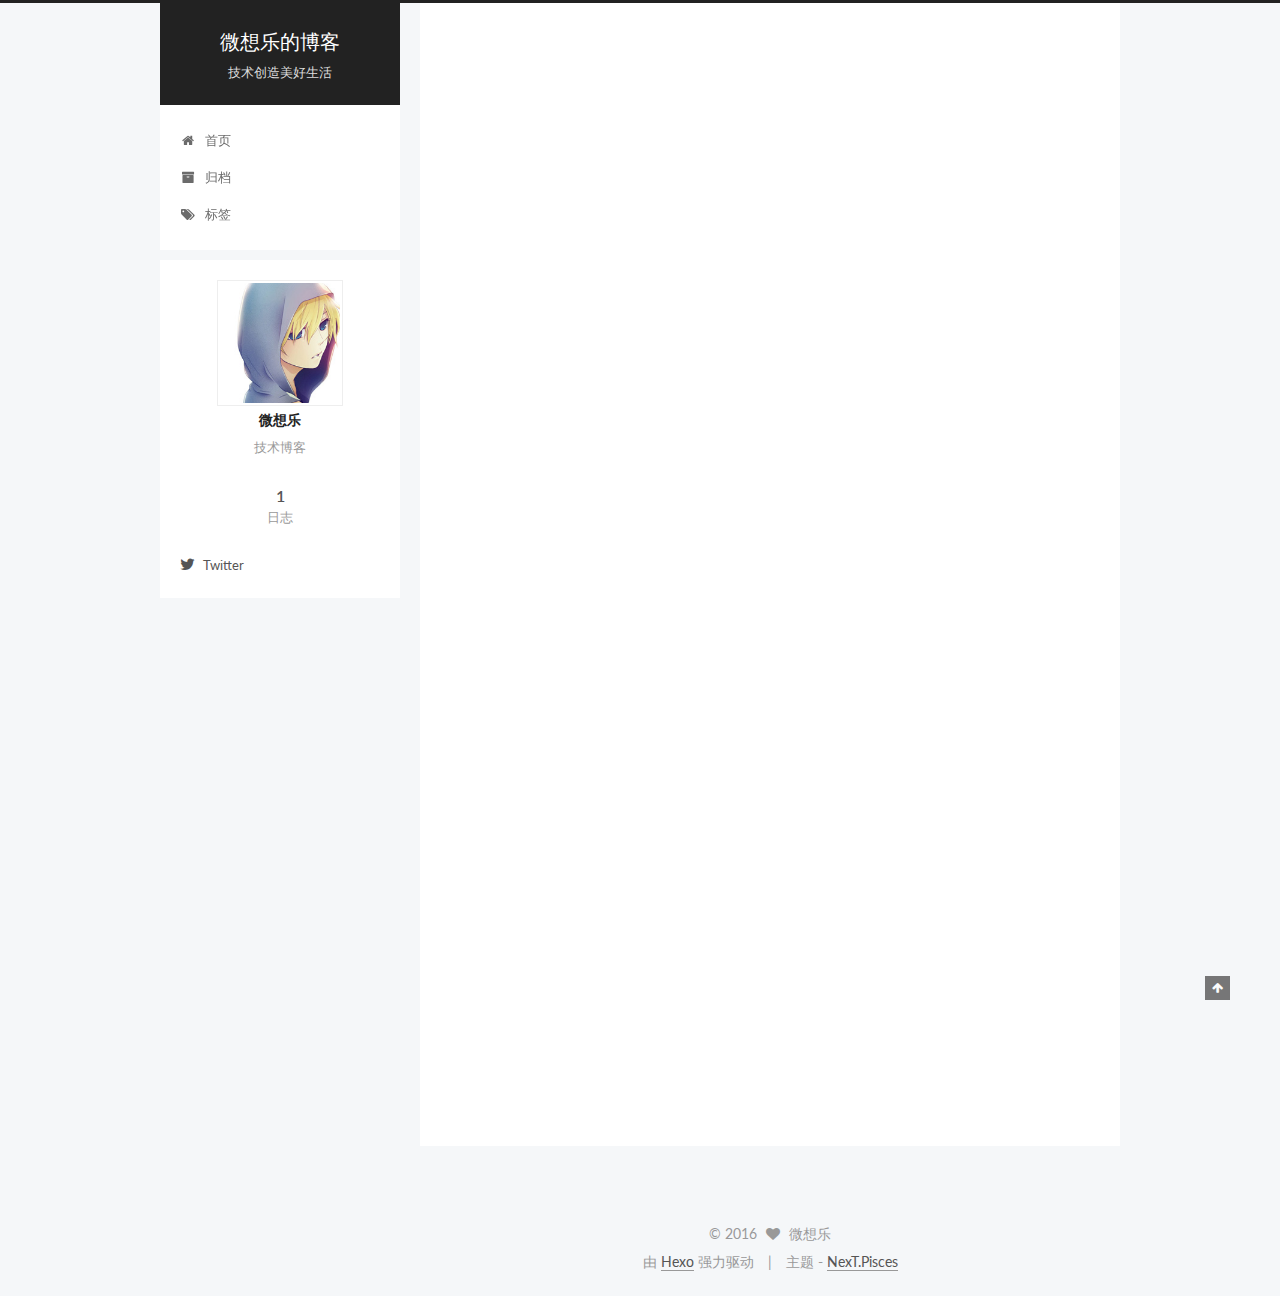
==== commit ab22aec4: "Site updated: 2016-12-20 12:49:39" ====
--- a/index.html
+++ b/index.html
@@ -347,7 +347,7 @@
       <section class="site-overview sidebar-panel  sidebar-panel-active ">
         <div class="site-author motion-element" itemprop="author" itemscope itemtype="http://schema.org/Person">
           <img class="site-author-image" itemprop="image"
-               src="/images/avatar.gif"
+               src="/image/head.jpg"
                alt="微想乐" />
           <p class="site-author-name" itemprop="name">微想乐</p>
           <p class="site-description motion-element" itemprop="description">技术博客</p>
@@ -370,6 +370,17 @@
 
         <div class="links-of-author motion-element">
           
+            
+              <span class="links-of-author-item">
+                <a href="https://twitter.com/your-user-name" target="_blank" title="Twitter">
+                  
+                    <i class="fa fa-fw fa-twitter"></i>
+                  
+                  Twitter
+                </a>
+              </span>
+            
+          
         </div>
 
         
--- a/css/main.css
+++ b/css/main.css
@@ -1549,7 +1549,7 @@
   width: 4px;
   height: 4px;
   border-radius: 50%;
-  background: #0dc9ff;
+  background: #209aa7;
 }
 .links-of-blogroll {
   font-size: 13px;
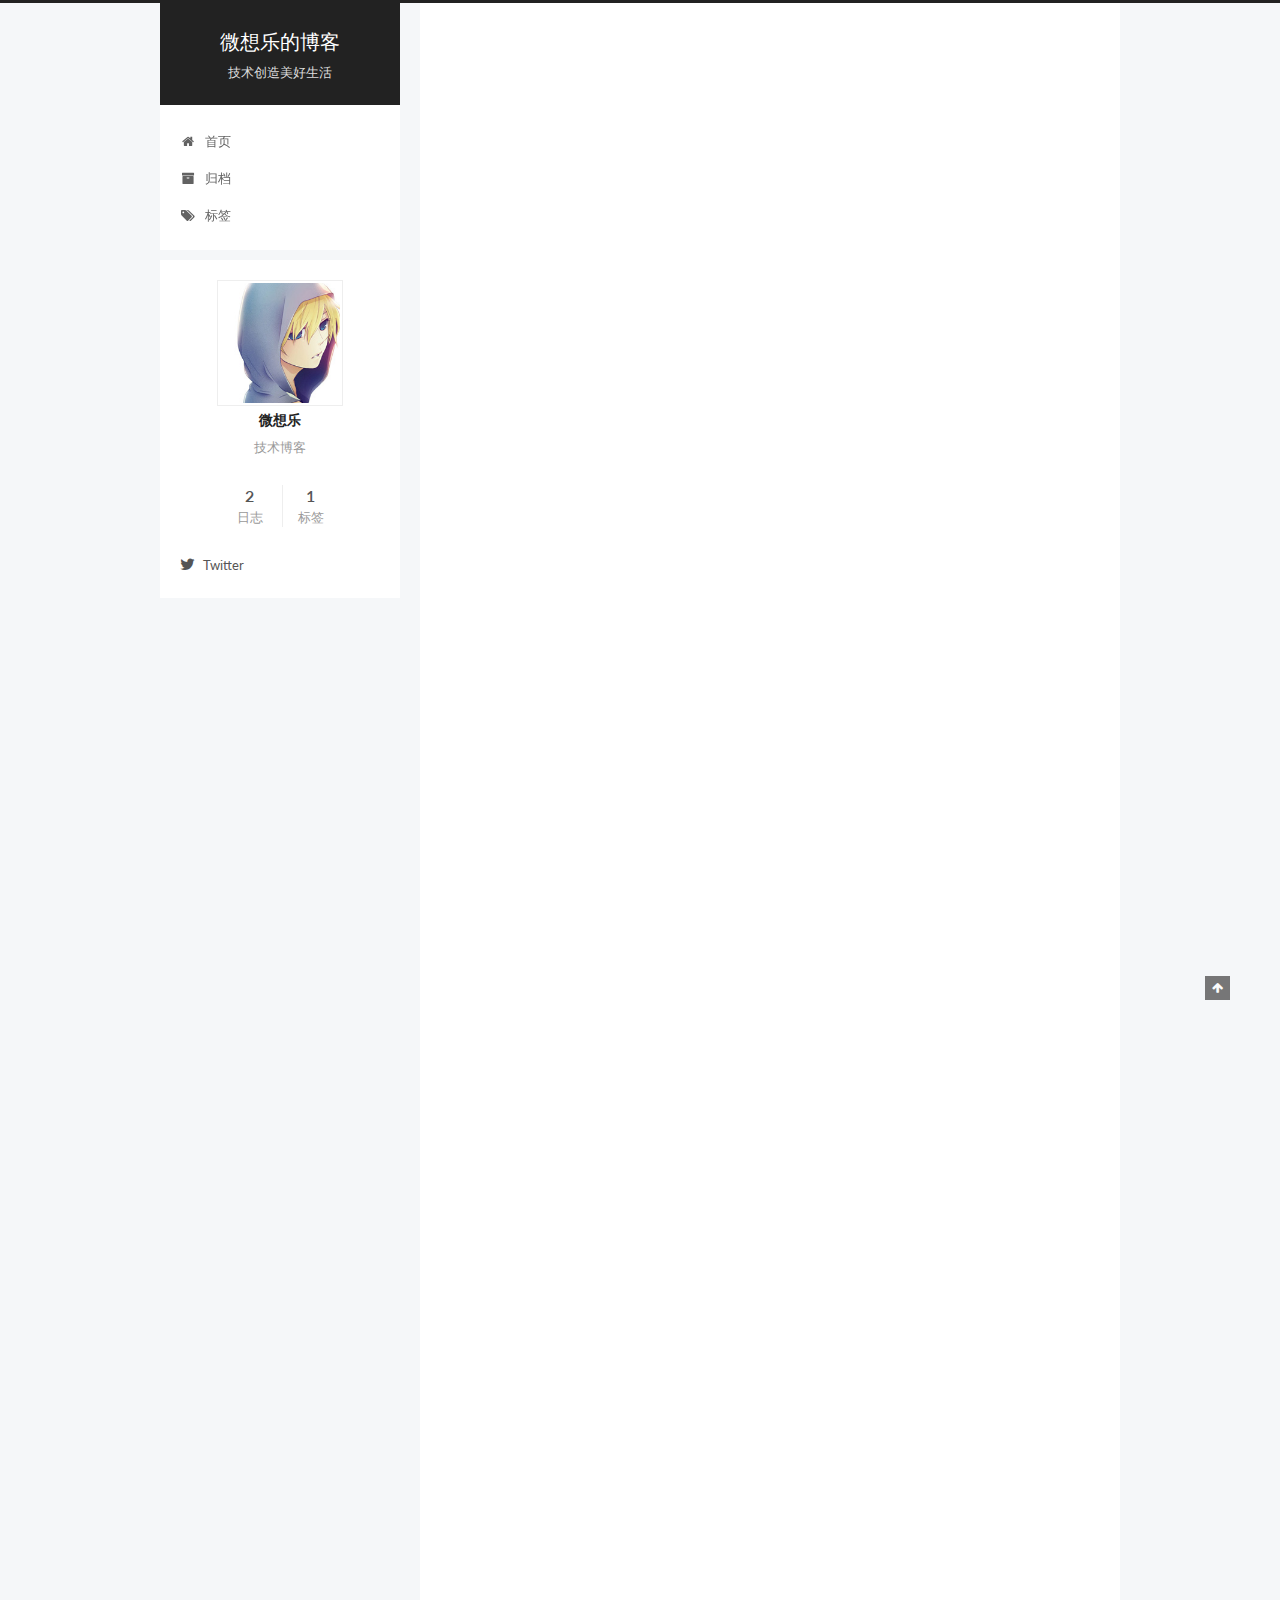
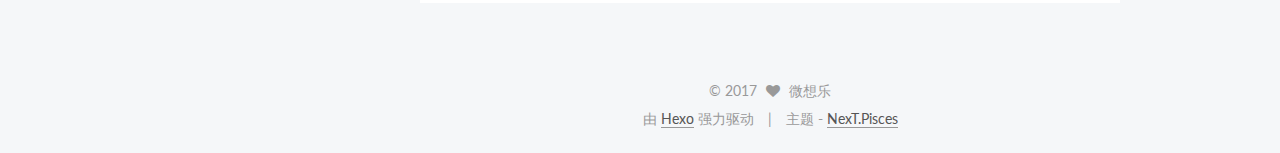
==== commit da170147: "Site updated: 2017-01-05 16:39:48" ====
--- a/index.html
+++ b/index.html
@@ -233,6 +233,108 @@
             
               
                 
+                <a class="post-title-link" href="/2016/12/30/Test/" itemprop="url">
+                  Test
+                </a>
+              
+            
+          </h1>
+        
+
+        <div class="post-meta">
+          <span class="post-time">
+            <span class="post-meta-item-icon">
+              <i class="fa fa-calendar-o"></i>
+            </span>
+            <span class="post-meta-item-text">发表于</span>
+            <time itemprop="dateCreated" datetime="2016-12-30T09:45:33+08:00" content="2016-12-30">
+              2016-12-30
+            </time>
+          </span>
+
+          
+
+          
+            
+          
+
+          
+
+          
+          
+
+          
+        </div>
+      </header>
+    
+
+
+    <div class="post-body" itemprop="articleBody">
+
+      
+      
+
+      
+        
+          
+            <blockquote>
+<p>以前并没用过MarkDown,但是现在要用Hexo来写博，开始从头学习吧</p>
+<p>#第一次学习MarkDown</p>
+<ol>
+<li>‘&gt;’符号用于标记引用</li>
+<li>‘<em>*</em>‘用于生成分割线</li>
+<li>‘#’标题，几个星号代表有几级</li>
+</ol>
+</blockquote>
+
+          
+        
+      
+    </div>
+
+    <div>
+      
+    </div>
+
+    <div>
+      
+    </div>
+
+    <footer class="post-footer">
+      
+
+      
+
+      
+      
+        <div class="post-eof"></div>
+      
+    </footer>
+  </article>
+
+
+    
+      
+
+  
+  
+
+  
+  
+  
+
+  <article class="post post-type-normal " itemscope itemtype="http://schema.org/Article">
+
+    
+      <header class="post-header">
+
+        
+        
+          <h1 class="post-title" itemprop="name headline">
+            
+            
+              
+                
                 <a class="post-title-link" href="/2016/12/19/hello-world/" itemprop="url">
                   Hello World
                 </a>
@@ -355,13 +457,20 @@
         <nav class="site-state motion-element">
           <div class="site-state-item site-state-posts">
             <a href="/archives">
-              <span class="site-state-item-count">1</span>
+              <span class="site-state-item-count">2</span>
               <span class="site-state-item-name">日志</span>
             </a>
           </div>
 
           
 
+          
+            <div class="site-state-item site-state-tags">
+              <a href="/tags">
+                <span class="site-state-item-count">1</span>
+                <span class="site-state-item-name">标签</span>
+              </a>
+            </div>
           
 
         </nav>
@@ -406,7 +515,7 @@
         <div class="copyright" >
   
   &copy; 
-  <span itemprop="copyrightYear">2016</span>
+  <span itemprop="copyrightYear">2017</span>
   <span class="with-love">
     <i class="fa fa-heart"></i>
   </span>
--- a/css/main.css
+++ b/css/main.css
@@ -1549,7 +1549,7 @@
   width: 4px;
   height: 4px;
   border-radius: 50%;
-  background: #209aa7;
+  background: #cbff67;
 }
 .links-of-blogroll {
   font-size: 13px;
